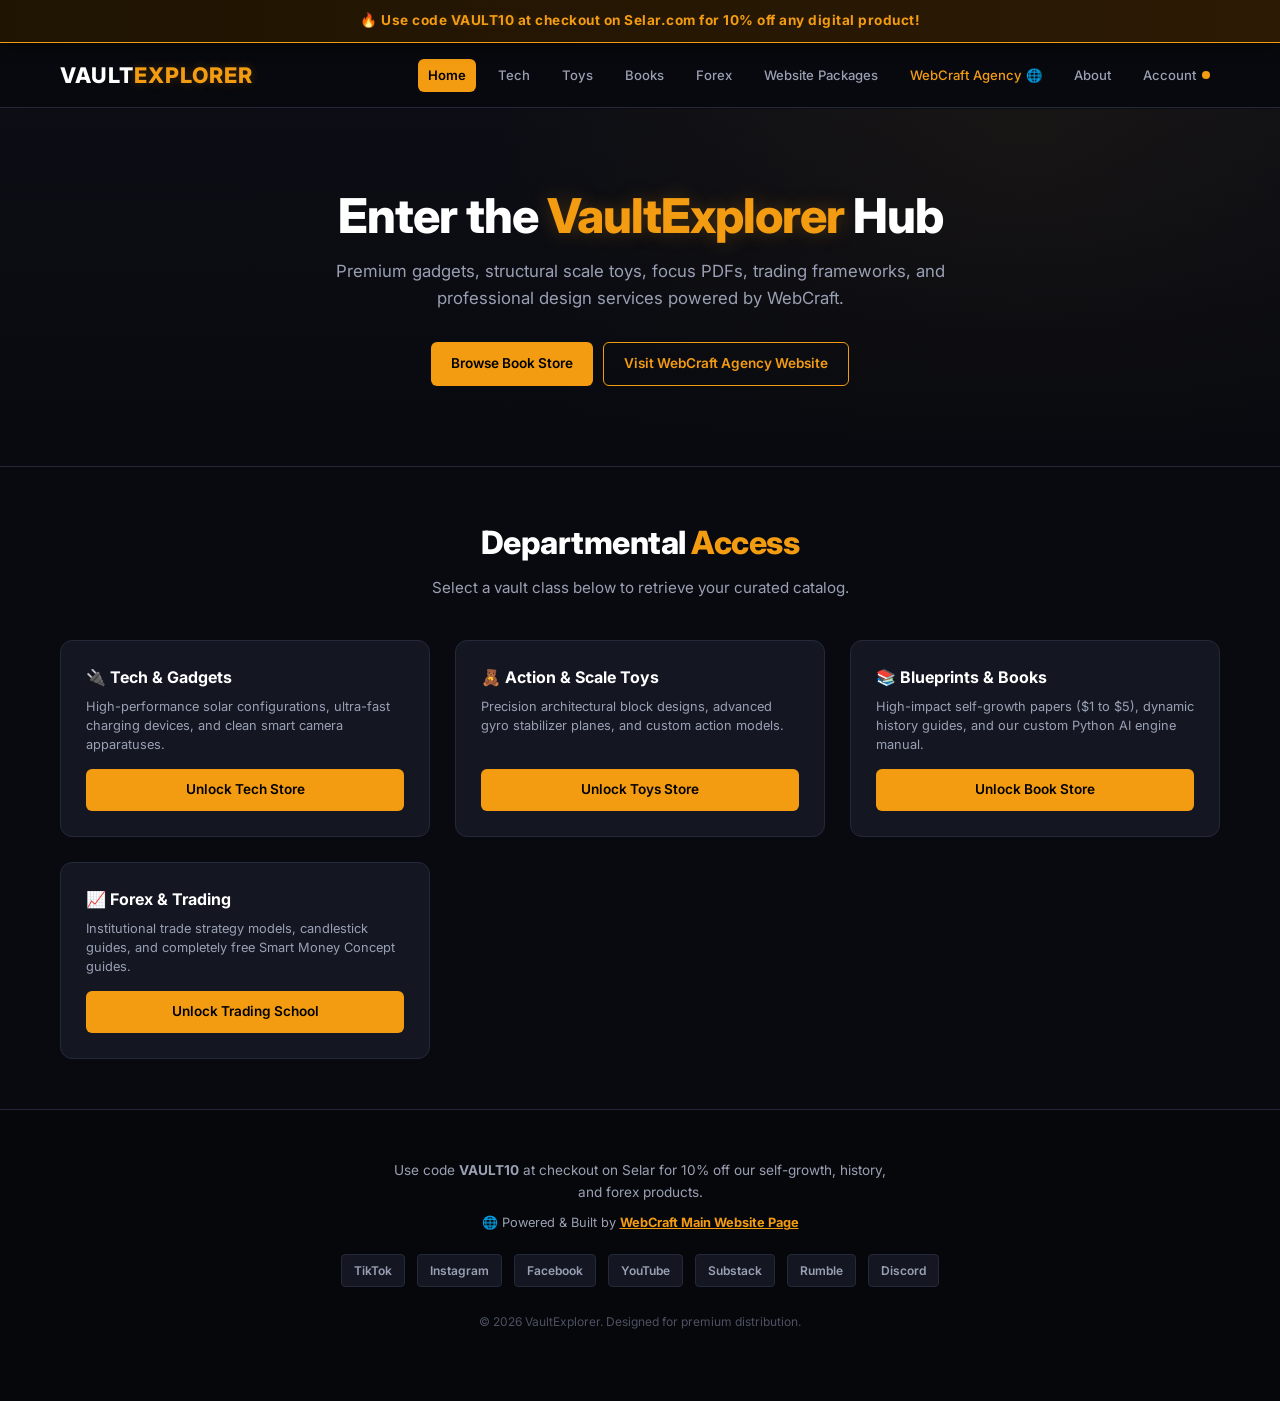
==== index.html @ f830d076 "Add files via upload" ====
<!DOCTYPE html>
<html lang="en">
<head>
    <meta charset="UTF-8">
    <meta name="viewport" content="width=device-width, initial-scale=1.0">
    <title>VaultExplorer Store — Premium Hub</title>
    <link rel="stylesheet" href="style.css">
</head>
<body>

    <!-- ==========================================================================
       2. GLOBAL FIXED SITE ELEMENTS (BANNER, NAVIGATION HEADER)
       ========================================================================== -->
    <div class="sticky-banner">
        🔥 Use code <strong>VAULT10</strong> at checkout on Selar.com for 10% off any digital product!
    </div>

    <header class="main-header">
        <div class="nav-container">
            <a href="#home" class="logo">Vault<span>Explorer</span></a>
            <nav class="nav-links" id="mainNav">
                <a href="#home" class="nav-item active" data-page="home">Home</a>
                <a href="#tech" class="nav-item" data-page="tech">Tech</a>
                <a href="#toys" class="nav-item" data-page="toys">Toys</a>
                <a href="#books" class="nav-item" data-page="books">Books</a>
                <a href="#forex" class="nav-item" data-page="forex">Forex</a>
                <a href="#booking" class="nav-item" data-page="booking">Website Packages</a>
                <a href="https://webcraft0457.github.io/web-craft-.com/" target="_blank" class="nav-item" style="color: var(--accent-gold);">WebCraft Agency 🌐</a>
                <a href="#about" class="nav-item" data-page="about">About</a>
                <a href="#account" class="nav-item" data-page="account">Account <span class="pulse-dot"></span></a>
            </nav>
        </div>
    </header>

    <!-- ==========================================================================
       3. FUSED PAGE VIEWS (DYNAMIC WRAPPERS)
       ========================================================================== -->

    <!-- PAGE VIEW: HOME -->
    <div id="view-home" class="page-view active-view">
        <section class="hero">
            <h1 class="hero-title">Enter the <span>VaultExplorer</span> Hub</h1>
            <p class="hero-subtitle">Premium gadgets, structural scale toys, focus PDFs, trading frameworks, and professional design services powered by WebCraft.</p>
            <div style="display: flex; gap: 10px; justify-content: center; flex-wrap: wrap;">
                <a href="#books" class="btn btn-primary">Browse Book Store</a>
                <a href="https://webcraft0457.github.io/web-craft-.com/" target="_blank" class="btn btn-secondary" style="border-color: var(--accent-gold); color: var(--accent-gold);">Visit WebCraft Agency Website</a>
            </div>
        </section>

        <section class="container">
            <h2 class="section-title">Departmental <span>Access</span></h2>
            <p class="section-subtitle">Select a vault class below to retrieve your curated catalog.</p>
            <div class="grid">
                <div class="card">
                    <div class="card-content" style="padding: 25px;">
                        <h3 class="card-title">🔌 Tech & Gadgets</h3>
                        <p class="card-description">High-performance solar configurations, ultra-fast charging devices, and clean smart camera apparatuses.</p>
                        <a href="#tech" class="btn btn-primary btn-full">Unlock Tech Store</a>
                    </div>
                </div>
                <div class="card">
                    <div class="card-content" style="padding: 25px;">
                        <h3 class="card-title">🧸 Action & Scale Toys</h3>
                        <p class="card-description">Precision architectural block designs, advanced gyro stabilizer planes, and custom action models.</p>
                        <a href="#toys" class="btn btn-primary btn-full">Unlock Toys Store</a>
                    </div>
                </div>
                <div class="card">
                    <div class="card-content" style="padding: 25px;">
                        <h3 class="card-title">📚 Blueprints & Books</h3>
                        <p class="card-description">High-impact self-growth papers ($1 to $5), dynamic history guides, and our custom Python AI engine manual.</p>
                        <a href="#books" class="btn btn-primary btn-full">Unlock Book Store</a>
                    </div>
                </div>
                <div class="card">
                    <div class="card-content" style="padding: 25px;">
                        <h3 class="card-title">📈 Forex & Trading</h3>
                        <p class="card-description">Institutional trade strategy models, candlestick guides, and completely free Smart Money Concept guides.</p>
                        <a href="#forex" class="btn btn-primary btn-full">Unlock Trading School</a>
                    </div>
                </div>
            </div>
        </section>
    </div>

    <!-- PAGE VIEW: TECH STORE -->
    <div id="view-tech" class="page-view">
        <section class="container">
            <h1 class="section-title">Tech & <span>Gadget</span> Vault</h1>
            <p class="section-subtitle">Top technical instrumentation imported from verified suppliers. Select "Check Price" to view direct affiliate pages.</p>
            
            <div class="grid">
                <!-- Item 1 -->
                <div class="card">
                    <div class="card-img-container">
                        <img src="tech-01-solar-panel.jpg" alt="500W Solar Panel" onerror="showFallback(this, 'Solar System')">
                    </div>
                    <div class="card-content">
                        <h3 class="card-title">500W Flexible Solar Panel Power System</h3>
                        <p class="card-description">Highly durable weather-resistant solar assembly. Perfect for remote deployments, marine vehicles, and off-grid configurations.</p>
                        <div class="card-meta">
                            <div class="card-price">Check Price</div>
                            <a href="https://s.click.aliexpress.com/e/_c4LzIX95" target="_blank" class="btn btn-primary">Buy Now</a>
                        </div>
                    </div>
                </div>
                <!-- Item 2 -->
                <div class="card">
                    <div class="card-img-container">
                        <img src="tech-02-galaxy-projector.jpg" alt="Galaxy Projector" onerror="showFallback(this, '3D Projector')">
                    </div>
                    <div class="card-content">
                        <h3 class="card-title">3D Galaxy Star Projector Light</h3>
                        <p class="card-description">Immersive galactic light patterns and stellar coordinates projection engine. Best for ambient studio environments.</p>
                        <div class="card-meta">
                            <div class="card-price">Check Price</div>
                            <a href="https://s.click.aliexpress.com/e/_DdXYZabc" target="_blank" class="btn btn-primary">Buy Now</a>
                        </div>
                    </div>
                </div>
                <!-- Item 3 -->
                <div class="card">
                    <div class="card-img-container">
                        <img src="tech-03-power-bank.jpg" alt="UGREEN Power Bank" onerror="showFallback(this, 'Fast Power Bank')">
                    </div>
                    <div class="card-content">
                        <h3 class="card-title">UGREEN 20000mAh Fast Charging Power Bank (165W)</h3>
                        <p class="card-description">High-capacity rapid power distribution pipeline equipped with modern status indicators for advanced diagnostics.</p>
                        <div class="card-meta">
                            <div class="card-price">Check Price</div>
                            <a href="https://s.click.aliexpress.com/e/_c4ML3kEj" target="_blank" class="btn btn-primary">Buy Now</a>
                        </div>
                    </div>
                </div>
                <!-- Item 4 -->
                <div class="card">
                    <div class="card-img-container">
                        <img src="tech-04-smart-tv.jpg" alt="4K Ultra HD Smart TV" onerror="showFallback(this, 'Smart TV')">
                    </div>
                    <div class="card-content">
                        <h3 class="card-title">4K Ultra HD Smart LED TV (50–100")</h3>
                        <p class="card-description">Stunning thin-bezel panels showcasing high dynamic ranges and smooth refresh speeds for media production spaces.</p>
                        <div class="card-meta">
                            <div class="card-price">Check Price</div>
                            <a href="https://s.click.aliexpress.com/e/_c30DWa47" target="_blank" class="btn btn-primary">Buy Now</a>
                        </div>
                    </div>
                </div>
                <!-- Item 5 -->
                <div class="card">
                    <div class="card-img-container">
                        <img src="tech-05-solar-camera.jpg" alt="Solar Camera" onerror="showFallback(this, 'Security Camera')">
                    </div>
                    <div class="card-content">
                        <h3 class="card-title">Best Solar Camera</h3>
                        <p class="card-description">Wireless surveillance systems driven entirely by local solar modules, featuring real-time motion sensors and alert feeds.</p>
                        <div class="card-meta">
                            <div class="card-price">Check Price</div>
                            <a href="https://s.click.aliexpress.com/e/_c3r3yceT" target="_blank" class="btn btn-primary">Buy Now</a>
                        </div>
                    </div>
                </div>
            </div>
        </section>
    </div>

    <!-- PAGE VIEW: TOYS STORE -->
    <div id="view-toys" class="page-view">
        <section class="container">
            <h1 class="section-title">Toys & <span>Collectibles</span> Vault</h1>
            <p class="section-subtitle">Complex scale constructs, custom character models, and outdoor event apparatuses.</p>

            <div class="grid">
                <!-- Item 1 -->
                <div class="card">
                    <div class="card-img-container">
                        <img src="toys-01-bouncy-castle.jpg" alt="Bouncy Castle" onerror="showFallback(this, 'Bouncy Castle')">
                    </div>
                    <div class="card-content">
                        <h3 class="card-title">Inflatable Bouncy Castle (with Water Slide)</h3>
                        <p class="card-description">High-volume play construct built with rip-resistant weaves and dynamic rapid dual air channel structures.</p>
                        <div class="card-meta">
                            <div class="card-price">Check Price</div>
                            <a href="https://s.click.aliexpress.com/e/_c4WkRKa3" target="_blank" class="btn btn-primary">Buy Now</a>
                        </div>
                    </div>
                </div>
                <!-- Item 2 -->
                <div class="card">
                    <div class="card-img-container">
                        <img src="toys-02-warhammer-figure.jpg" alt="Warhammer Space Wolves" onerror="showFallback(this, 'Warhammer Fig')">
                    </div>
                    <div class="card-content">
                        <h3 class="card-title">JOYTOY Warhammer 40K Space Wolves Praetor Figure</h3>
                        <p class="card-description">Extremely articulated high-density scale combat figures painted with precision armor gradients.</p>
                        <div class="card-meta">
                            <div class="card-price">Check Price</div>
                            <a href="https://s.click.aliexpress.com/e/_c4525Pl5" target="_blank" class="btn btn-primary">Buy Now</a>
                        </div>
                    </div>
                </div>
                <!-- Item 3 -->
                <div class="card">
                    <div class="card-img-container">
                        <img src="toys-03-rc-airplane.jpg" alt="RC Airplane" onerror="showFallback(this, 'RC Airplane')">
                    </div>
                    <div class="card-content">
                        <h3 class="card-title">VOLANTEXRC F4U Corsair RC Airplane</h3>
                        <p class="card-description">Aviation system powered with standard 6-axis gyroscope stabilizers to assist stable flight sequences.</p>
                        <div class="card-meta">
                            <div class="card-price">Check Price</div>
                            <a href="https://s.click.aliexpress.com/e/_c3t0kGDh" target="_blank" class="btn btn-primary">Buy Now</a>
                        </div>
                    </div>
                </div>
                <!-- Item 4 -->
                <div class="card">
                    <div class="card-img-container">
                        <img src="toys-04-mofusand-pendant.jpg" alt="Mofusand Pendant" onerror="showFallback(this, 'Shark Cat Pendant')">
                    </div>
                    <div class="card-content">
                        <h3 class="card-title">Mofusand Shark Cat Surprise Box Pendant</h3>
                        <p class="card-description">Authentic character design collectibles scaled down for micro desktop decoration sets.</p>
                        <div class="card-meta">
                            <div class="card-price">Check Price</div>
                            <a href="https://s.click.aliexpress.com/e/_c3CGINEf" target="_blank" class="btn btn-primary">Buy Now</a>
                        </div>
                    </div>
                </div>
                <!-- Item 5 (Hot Deal) -->
                <div class="card" style="border-color: var(--accent-red);">
                    <span class="badge hot">🔥 HOT DEAL</span>
                    <div class="card-img-container">
                        <img id="rotational-toy-img" src="toys-05-corvette-blocks.jpg" alt="Corvette Frigate Set" onerror="showFallback(this, 'Corvette Block Set')">
                    </div>
                    <div class="card-content">
                        <h3 class="card-title">Nebula Medical Corvette Frigate Building Block Set (2070pcs)</h3>
                        <p class="card-description">Complex architectural design blocks with internal systems modeling. Perfect for intensive master builds.</p>
                        <div style="background-color: rgba(255, 255, 255, 0.02); border-radius: 6px; padding: 10px; margin-bottom: 15px; font-size: 0.75rem; border: 1px dashed var(--border-color);">
                            <span>⭐ <strong>4.7 Stars</strong> (68 user reviews)</span><br>
                            <span>📦 <strong>364 items sold</strong> (Limited active stock)</span>
                        </div>
                        <div class="card-meta">
                            <div class="card-price">US$94.00 <span style="text-decoration: line-through; font-size: 0.75rem; color: var(--accent-red); margin-left: 4px;">US$178.30</span></div>
                            <a href="https://s.click.aliexpress.com/e/_c3oIrqe7" target="_blank" class="btn btn-primary">Get Deal</a>
                        </div>
                    </div>
                </div>
            </div>
        </section>
    </div>

    <!-- PAGE VIEW: BOOK STORE -->
    <div id="view-books" class="page-view">
        <!-- PRIMARY HIGH-IMPACT ATTENTION GRABBER: GET CHEAP BOOKS HERE -->
        <section class="container" style="padding-bottom: 20px;">
            <div class="card" style="border: 2px solid var(--accent-gold); background: linear-gradient(135deg, #1f1402 0%, #141722 100%); box-shadow: 0 0 25px var(--accent-gold-glow);">
                <div style="padding: 30px; text-align: center;">
                    <span class="badge" style="position: relative; top: 0; left: 0; display: inline-block; margin-bottom: 15px;">💥 GLOBAL OUTLET</span>
                    <h2 style="font-size: 1.8rem; font-weight: 800; color: #fff; margin-bottom: 10px;">🔥 GET CHEAP BOOKS HERE 🔥</h2>
                    <p style="color: var(--text-secondary); font-size: 0.95rem; max-width: 700px; margin: 0 auto 20px auto; line-height: 1.6;">
                        This is our main Bookstore Vault directory. Click below to view the entire stock list, load new files, and secure massive bundle distributions instantly!
                    </p>
                    <a href="https://selar.com/m/kaduna-samuel1486948" target="_blank" class="btn btn-primary" style="font-size: 1rem; padding: 14px 28px; box-shadow: 0 0 15px var(--accent-gold-glow);">
                        Enter Entire Cheap Bookstore Hub (Get More Content) 📚
                    </a>
                </div>
            </div>
        </section>

        <!-- Section: Premium Studio Guide -->
        <section class="container" style="padding-bottom: 0; padding-top: 10px;">
            <h1 class="section-title">Featured <span>Masterclass</span></h1>
            <p class="section-subtitle">Unlock advanced automation strategies directly from the VaultExplorer labs.</p>
            <div class="card" style="border-color: var(--accent-gold); max-width: 900px; margin: 0 auto; display: flex; flex-direction: row; flex-wrap: wrap;">
                <div style="flex: 1; min-width: 280px; position: relative;">
                    <span class="badge">PREMIUM</span>
                    <img src="course-01-ai-stickman-studio.jpg" alt="Stickman Masterclass" style="width: 100%; height: 100%; object-fit: cover; min-height: 200px;" onerror="showFallback(this, 'AI Python Studio')">
                </div>
                <div style="flex: 1.2; padding: 30px; display: flex; flex-direction: column; justify-content: center;">
                    <h2 style="font-size: 1.5rem; margin-bottom: 10px;">Build a Fully Automated AI Stickman Movie Studio with Python</h2>
                    <p style="font-size: 0.85rem; color: var(--text-secondary); margin-bottom: 20px;">Orchestrate dynamic video rendering arrays. Code custom background rendering processes, compile animation sets, and generate programmatic narration tracks with simple Python models.</p>
                    <div style="display: flex; justify-content: space-between; align-items: center; border-top: 1px solid var(--border-color); padding-top: 15px;">
                        <div>
                            <span style="font-size: 0.75rem; color: var(--text-secondary); display: block;">INVESTMENT PRICE</span>
                            <strong style="color: var(--accent-gold); font-size: 1.3rem;">₦30,000</strong>
                        </div>
                        <a href="https://selar.com/va725615vz" target="_blank" class="btn btn-primary">Acquire Program</a>
                    </div>
                </div>
            </div>
        </section>

        <!-- Section: Self-Help -->
        <section class="container">
            <h2 class="section-title">Growth & <span>Self-Help</span> PDFs</h2>
            <p class="section-subtitle">Affordable paradigms and functional frameworks. Get any guide instantly for $1 to $5.</p>
            <div class="grid">
                <!-- Book 1 -->
                <div class="card">
                    <div class="card-img-container">
                        <img src="book-01-outwriting-devil.jpg" alt="Outwriting Devil" onerror="showFallback(this, 'Mindset Guide')">
                    </div>
                    <div class="card-content">
                        <h3 class="card-title">Out Writing The Devil (Get for $1 to $5)</h3>
                        <p class="card-description">Extract personal mental obstacles, eliminate distraction loops, and control your energy.</p>
                        <div class="card-meta">
                            <div class="card-price">Selar eBook</div>
                            <a href="https://selar.com/4512s57569" target="_blank" class="btn btn-secondary">Get Copy</a>
                        </div>
                    </div>
                </div>
                <!-- Book 2 -->
                <div class="card">
                    <div class="card-img-container">
                        <img src="book-02-god-watching.jpg" alt="God Is Watching" onerror="showFallback(this, 'Ethical Laws')">
                    </div>
                    <div class="card-content">
                        <h3 class="card-title">God Is Watching (Get for $1 to $5)</h3>
                        <p class="card-description">Philosophical frameworks on personal integrity and managing action architectures under cosmic parameters.</p>
                        <div class="card-meta">
                            <div class="card-price">Selar eBook</div>
                            <a href="https://selar.com/5yu5js8h17" target="_blank" class="btn btn-secondary">Get Copy</a>
                        </div>
                    </div>
                </div>
                <!-- Book 3 -->
                <div class="card">
                    <div class="card-img-container">
                        <img src="book-03-dopamine.jpg" alt="Dopamine Reset" onerror="showFallback(this, 'Dopamine reset')">
                    </div>
                    <div class="card-content">
                        <h3 class="card-title">Dopamine (Get for $1 to $5)</h3>
                        <p class="card-description">Biological reset strategies to eliminate continuous media intake and optimize creative drive.</p>
                        <div class="card-meta">
                            <div class="card-price">Selar eBook</div>
                            <a href="https://selar.com/15t75h52ut" target="_blank" class="btn btn-secondary">Get Copy</a>
                        </div>
                    </div>
                </div>
                <!-- Book 4 -->
                <div class="card">
                    <div class="card-img-container">
                        <img src="book-04-hell-in-you.jpg" alt="Hell In You" onerror="showFallback(this, 'Shadow Work')">
                    </div>
                    <div class="card-content">
                        <h3 class="card-title">Hell In You (Get for $1 to $5)</h3>
                        <p class="card-description">How to target internal destructive properties and redirect them as high-energy output signals.</p>
                        <div class="card-meta">
                            <div class="card-price">Selar eBook</div>
                            <a href="https://selar.com/973x7t47j4" target="_blank" class="btn btn-secondary">Get Copy</a>
                        </div>
                    </div>
                </div>
                <!-- Book 5 -->
                <div class="card">
                    <div class="card-img-container">
                        <img src="book-05-soul-song.jpg" alt="Soul Song" onerror="showFallback(this, 'Frequency Mind')">
                    </div>
                    <div class="card-content">
                        <h3 class="card-title">Soul Song (Get for $1 to $5)</h3>
                        <p class="card-description">Internal synchronization manuals to elevate conscious alignment and productivity channels.</p>
                        <div class="card-meta">
                            <div class="card-price">Selar eBook</div>
                            <a href="https://selar.com/0107s502g2" target="_blank" class="btn btn-secondary">Get Copy</a>
                        </div>
                    </div>
                </div>
                <!-- Book 6 -->
                <div class="card">
                    <div class="card-img-container">
                        <img src="book-06-nobody-cares.jpg" alt="Nobody Cares" onerror="showFallback(this, 'Pure Freedom')">
                    </div>
                    <div class="card-content">
                        <h3 class="card-title">Nobody Cares (And That's Freedom) (Get for $1 to $5)</h3>
                        <p class="card-description">A systematic mindset guide designed to dismantle social anxiety and establish absolute focus.</p>
                        <div class="card-meta">
                            <div class="card-price">Selar eBook</div>
                            <a href="https://selar.com/1w812d0975" target="_blank" class="btn btn-secondary">Get Copy</a>
                        </div>
                    </div>
                </div>
                <!-- Book 7 -->
                <div class="card">
                    <div class="card-img-container">
                        <img src="book-07-christians-right.jpg" alt="Christians Are Right" onerror="showFallback(this, 'Biblical Code')">
                    </div>
                    <div class="card-content">
                        <h3 class="card-title">Christians Are Right (Get for $1 to $5)</h3>
                        <p class="card-description">Strategic, highly analytical breakdown of historical biblical paradigms and moral configurations.</p>
                        <div class="card-meta">
                            <div class="card-price">Selar eBook</div>
                            <a href="https://selar.com/p6wk5gg467" target="_blank" class="btn btn-secondary">Get Copy</a>
                        </div>
                    </div>
                </div>
                <!-- Book 8 -->
                <div class="card">
                    <div class="card-img-container">
                        <img src="book-08-power-one-more.jpg" alt="Power of One More" onerror="showFallback(this, 'Iterative Focus')">
                    </div>
                    <div class="card-content">
                        <h3 class="card-title">Power Of One More (Get for $1 to $5)</h3>
                        <p class="card-description">The power of systematic incremental performance layers inside business and training regimes.</p>
                        <div class="card-meta">
                            <div class="card-price">Selar eBook</div>
                            <a href="https://selar.com/5444k2a451" target="_blank" class="btn btn-secondary">Get Copy</a>
                        </div>
                    </div>
                </div>
                <!-- Book 9 -->
                <div class="card">
                    <div class="card-img-container">
                        <img src="book-09-beginning-end.jpg" alt="Beginning End" onerror="showFallback(this, 'Eschatology')">
                    </div>
                    <div class="card-content">
                        <h3 class="card-title">The Beginning of the End (Get for $1 to $5)</h3>
                        <p class="card-description">Historical phase movements and geopolitical architectural trends indicating major global system shifts.</p>
                        <div class="card-meta">
                            <div class="card-price">Selar eBook</div>
                            <a href="https://selar.com/h15717x121" target="_blank" class="btn btn-secondary">Get Copy</a>
                        </div>
                    </div>
                </div>
                <!-- Book 10 -->
                <div class="card">
                    <div class="card-img-container">
                        <img src="book-10-billionaire-secrets.jpg" alt="Billionaire Secrets" onerror="showFallback(this, 'Market Secrets')">
                    </div>
                    <div class="card-content">
                        <h3 class="card-title">Cheap Billionaire's: Market Secrets & Hacks (Get for $1 to $5)</h3>
                        <p class="card-description">Asymmetrical trade routes, direct bootstrapping systems, and smart micro-level growth models.</p>
                        <div class="card-meta">
                            <div class="card-price">Selar eBook</div>
                            <a href="https://selar.com/z56351u267" target="_blank" class="btn btn-secondary">Get Copy</a>
                        </div>
                    </div>
                </div>
                <!-- Book 11 -->
                <div class="card">
                    <div class="card-img-container">
                        <img src="book-11-mark-of-beast.jpg" alt="Mark of the Beast" onerror="showFallback(this, 'Endtimes Prophecy')">
                    </div>
                    <div class="card-content">
                        <h3 class="card-title">The Mark of the Beast (Get for $1 to $5)</h3>
                        <p class="card-description">Eschatological tracking of financial control setups, global identity networks, and predictions.</p>
                        <div class="card-meta">
                            <div class="card-price">Selar eBook</div>
                            <a href="https://selar.com/39512c7172" target="_blank" class="btn btn-secondary">Get Copy</a>
                        </div>
                    </div>
                </div>
                <!-- Book 12 (Direct Store Banner Link) -->
                <div class="card" style="border-color: var(--accent-gold);">
                    <div class="card-img-container">
                        <img src="book-12-store-banner.jpg" alt="Entire Bookstore Hub" onerror="showFallback(this, 'VaultExplorer Catalog')">
                    </div>
                    <div class="card-content" style="background: linear-gradient(180deg, var(--bg-card) 0%, #1f1402 100%);">
                        <h3 class="card-title" style="color: var(--accent-gold);">👉 Access Entire Bookstore Library</h3>
                        <p class="card-description">Skip individual landing cards and access our primary, fully cataloged Selar distribution profile.</p>
                        <div class="card-meta">
                            <div class="card-price">Complete Library</div>
                            <a href="https://selar.com/m/kaduna-samuel1486948" target="_blank" class="btn btn-primary">Enter Bookstore</a>
                        </div>
                    </div>
                </div>
            </div>
        </section>

        <!-- Section: History -->
        <section class="container" style="border-top: 1px solid var(--border-color);">
            <h2 class="section-title">Channel <span>History</span> Books</h2>
            <p class="section-subtitle">Tactical system expansions, warfare patterns, and deep records of major global regimes. Get any guide for $1 to $5.</p>
            <div class="grid">
                <!-- Hist 1 -->
                <div class="card">
                    <div class="card-img-container">
                        <img src="hist-01-world-war.jpg" alt="World War" onerror="showFallback(this, 'Military History')">
                    </div>
                    <div class="card-content">
                        <h3 class="card-title">World War (History) (Get for $1 to $5)</h3>
                        <p class="card-description">Strategic analysis of industrial battlefields, mechanical deployments, and diplomatic shifts.</p>
                        <div class="card-meta">
                            <div class="card-price">Selar eBook</div>
                            <a href="https://selar.com/319383o8eu" target="_blank" class="btn btn-secondary">Get Copy</a>
                        </div>
                    </div>
                </div>
                <!-- Hist 2 -->
                <div class="card">
                    <div class="card-img-container">
                        <img src="hist-02-mansa-musa.jpg" alt="Mansa Musa" onerror="showFallback(this, 'Gold Empire')">
                    </div>
                    <div class="card-content">
                        <h3 class="card-title">The Rise of Mansa Musa (Get for $1 to $5)</h3>
                        <p class="card-description">How Mali controlled macro commodity channels, managed trans-Saharan trade systems, and concentrated wealth.</p>
                        <div class="card-meta">
                            <div class="card-price">Selar eBook</div>
                            <a href="https://selar.com/45n8qo71bg" target="_blank" class="btn btn-secondary">Get Copy</a>
                        </div>
                    </div>
                </div>
                <!-- Hist 3 -->
                <div class="card">
                    <div class="card-img-container">
                        <img src="hist-03-ancient-china.jpg" alt="Ancient China" onerror="showFallback(this, 'Dynasty Strategies')">
                    </div>
                    <div class="card-content">
                        <h3 class="card-title">Ancient China (Get for $1 to $5)</h3>
                        <p class="card-description">Examining dynasty structures, isolationist defense systems, and the Silk Road trading models.</p>
                        <div class="card-meta">
                            <div class="card-price">Selar eBook</div>
                            <a href="https://selar.com/x65118683g" target="_blank" class="btn btn-secondary">Get Copy</a>
                        </div>
                    </div>
                </div>
                <!-- Hist 4 -->
                <div class="card">
                    <div class="card-img-container">
                        <img src="hist-04-ancient-egypt.jpg" alt="Ancient Egypt" onerror="showFallback(this, 'Kemet Architecture')">
                    </div>
                    <div class="card-content">
                        <h3 class="card-title">Ancient Egypt (Get for $1 to $5)</h3>
                        <p class="card-description">State structural engineering, astronomical alignment practices, and agricultural management of the Nile basin.</p>
                        <div class="card-meta">
                            <div class="card-price">Selar eBook</div>
                            <a href="https://selar.com/z983r47791" target="_blank" class="btn btn-secondary">Get Copy</a>
                        </div>
                    </div>
                </div>
                <!-- Hist 5 -->
                <div class="card">
                    <div class="card-img-container">
                        <img src="hist-05-roman-empire.jpg" alt="Roman Empire" onerror="showFallback(this, 'Rome Logistics')">
                    </div>
                    <div class="card-content">
                        <h3 class="card-title">The Roman Empire (Get for $1 to $5)</h3>
                        <p class="card-description">Logistical execution paths of Roman legions, infrastructure management models, and systemic failures.</p>
                        <div class="card-meta">
                            <div class="card-price">Selar eBook</div>
                            <a href="https://selar.com/n30t6b9q40" target="_blank" class="btn btn-secondary">Get Copy</a>
                        </div>
                    </div>
                </div>
                <!-- Hist 6 -->
                <div class="card">
                    <div class="card-img-container">
                        <img src="hist-06-peoples-history.jpg" alt="People History World" onerror="showFallback(this, 'Class Struggles')">
                    </div>
                    <div class="card-content">
                        <h3 class="card-title">A People's History of the World (Get for $1 to $5)</h3>
                        <p class="card-description">Dynamic, ground-level study of key structural turning points from antiquity to the modern tech era.</p>
                        <div class="card-meta">
                            <div class="card-price">Selar eBook</div>
                            <a href="https://selar.com/12q115111j" target="_blank" class="btn btn-secondary">Get Copy</a>
                        </div>
                    </div>
                </div>
                <!-- Hist 7 -->
                <div class="card">
                    <div class="card-img-container">
                        <img src="hist-07-33-strategies.jpg" alt="33 Strategies of War" onerror="showFallback(this, 'War Philosophy')">
                    </div>
                    <div class="card-content">
                        <h3 class="card-title">33 Strategies of War (Get for $1 to $5)</h3>
                        <p class="card-description">Deconstruction of classical military campaigns into modern corporate and negotiations systems.</p>
                        <div class="card-meta">
                            <div class="card-price">Selar eBook</div>
                            <a href="https://selar.com/0q11728viz" target="_blank" class="btn btn-secondary">Get Copy</a>
                        </div>
                    </div>
                </div>
            </div>
        </section>
    </div>

    <!-- PAGE VIEW: FOREX ACADEMY -->
    <div id="view-forex" class="page-view">
        <section class="container">
            <h1 class="section-title">Forex <span>Academy</span></h1>
            <p class="section-subtitle">Step-by-step trading programs, risk management books, and completely free Smart Money Concept guides.</p>
            <div class="grid">
                <!-- Course 1 -->
                <div class="card">
                    <div class="card-img-container">
                        <img src="forex-01-trading-guide.jpg" alt="Trading Guide" onerror="showFallback(this, 'Trading Guide')">
                    </div>
                    <div class="card-content">
                        <h3 class="card-title">Best Trading Guide (Beginner Must-Follow)</h3>
                        <p class="card-description">A structured starter handbook focusing on execution structures, charts, and key emotional controls.</p>
                        <div class="card-meta">
                            <div class="card-price">Premium Blueprint</div>
                            <a href="https://selar.com/p/17b1f43756?affiliate=rikh" target="_blank" class="btn btn-primary">Aquire Access</a>
                        </div>
                    </div>
                </div>
                <!-- Course 2 -->
                <div class="card">
                    <div class="card-img-container">
                        <img src="forex-02-academy.jpg" alt="Forex School" onerror="showFallback(this, 'Full Trading School')">
                    </div>
                    <div class="card-content">
                        <h3 class="card-title">Forex Academy / Trading School (Full Program)</h3>
                        <p class="card-description">Our primary curriculum. Extensive instruction tracks from standard market structure up to live prop trading setups.</p>
                        <div class="card-meta">
                            <div class="card-price">Full Curicculum</div>
                            <a href="https://selar.com/m/josephdaniel?affiliate=lf5h" target="_blank" class="btn btn-primary">Enroll Now</a>
                        </div>
                    </div>
                </div>
                <!-- Course 3 (FREE) -->
                <div class="card" style="border-color: var(--accent-green);">
                    <span class="badge free">FREE BLUEPRINT</span>
                    <div class="card-img-container">
                        <img src="forex-03-smc-guide.jpg" alt="SMC Guide" onerror="showFallback(this, 'SMC Guidebook')">
                    </div>
                    <div class="card-content">
                        <h3 class="card-title">Smart Money Concept (SMC) Full Guide</h3>
                        <p class="card-description">Learn to map market structural breaks, order blocks, and retail liquidity pools without charge.</p>
                        <div class="card-meta">
                            <div class="card-price" style="color: var(--accent-green);">FREE</div>
                            <a href="https://selar.com/917r99j112" target="_blank" class="btn btn-primary" style="background-color: var(--accent-green);">Download Free</a>
                        </div>
                    </div>
                </div>
                <!-- Course 4 -->
                <div class="card">
                    <div class="card-img-container">
                        <img src="forex-04-candlestick-patterns.jpg" alt="Candlestick Patterns" onerror="showFallback(this, 'Pattern Guide')">
                    </div>
                    <div class="card-content">
                        <h3 class="card-title">Best Candlestick Patterns for Day Traders</h3>
                        <p class="card-description">High-probability price action triggers, pinbar setups, and morning star patterns cataloged for rapid evaluation.</p>
                        <div class="card-meta">
                            <div class="card-price">Tactical Sheet</div>
                            <a href="https://selar.com/9l17ld7727" target="_blank" class="btn btn-primary">Acquire Copy</a>
                        </div>
                    </div>
                </div>
                <!-- Course 5 -->
                <div class="card">
                    <div class="card-img-container">
                        <img src="forex-05-candlestick-bible.jpg" alt="Candlestick Bible" onerror="showFallback(this, 'Trading Bible')">
                    </div>
                    <div class="card-content">
                        <h3 class="card-title">Candlestick Trading Bible (Munehisa Homma)</h3>
                        <p class="card-description">Historical methodology covering traditional Japanese structural tracking patterns and psychological flow systems.</p>
                        <div class="card-meta">
                            <div class="card-price">Classic Study</div>
                            <a href="https://selar.com/7i66byls10" target="_blank" class="btn btn-primary">Acquire Copy</a>
                        </div>
                    </div>
                </div>
                <!-- Course 6 (FREE) -->
                <div class="card" style="border-color: var(--accent-green);">
                    <span class="badge free">FREE BLUEPRINT</span>
                    <div class="card-img-container">
                        <img src="forex-06-strategies-free.jpg" alt="Free Strategies" onerror="showFallback(this, 'Strategic Guide')">
                    </div>
                    <div class="card-content">
                        <h3 class="card-title">Forex Trading Strategies (FREE)</h3>
                        <p class="card-description">Multiple high-probability indicator configurations and clear trading execution templates.</p>
                        <div class="card-meta">
                            <div class="card-price" style="color: var(--accent-green);">FREE</div>
                            <a href="https://selar.com/l178qj88l7" target="_blank" class="btn btn-primary" style="background-color: var(--accent-green);">Download Free</a>
                        </div>
                    </div>
                </div>
                <!-- Course 7 -->
                <div class="card">
                    <div class="card-img-container">
                        <img src="forex-07-smc-pdf.jpg" alt="SMC PDF" onerror="showFallback(this, 'SMC PDF Blueprint')">
                    </div>
                    <div class="card-content">
                        <h3 class="card-title">Smart Money Concept PDF</h3>
                        <p class="card-description">A systematic, textbook-style manual addressing trade entries, market fair value gaps, and structural targets.</p>
                        <div class="card-meta">
                            <div class="card-price">SMC Manual</div>
                            <a href="https://selar.com/13rgv671k1" target="_blank" class="btn btn-primary">Acquire Copy</a>
                        </div>
                    </div>
                </div>
            </div>
        </section>
    </div>

    <!-- PAGE VIEW: WEBSITE BOOKING PAGE -->
    <div id="view-booking" class="page-view">
        <section class="container" style="max-width: 650px;">
            <h1 class="section-title" style="text-align: left;">Order a <span>Website</span></h1>
            <p class="section-subtitle" style="text-align: left; margin-left: 0; margin-bottom: 20px;">
                Mention code <strong>VAULT10</strong> for a 10% discount on your agency website development order.
            </p>
            
            <p style="font-size: 0.85rem; color: var(--accent-gold); margin-bottom: 30px; line-height: 1.5; border-left: 3px solid var(--accent-gold); padding-left: 15px;">
                💡 <strong>WebCraft Agency</strong> is our parent development system. You can verify our previous setups, design structures, and complete team listings directly on <a href="https://webcraft0457.github.io/web-craft-.com/" target="_blank" style="text-decoration: underline; font-weight: bold;">WebCraft Main Page 🌐</a>.
            </p>

            <div class="card" style="padding: 30px;" id="booking-container">
                <!-- Active Interactive Booking Form -->
                <form id="bookingForm" onsubmit="handleBooking(event)">
                    
                    <div class="form-section-title">1. Client Contact Records</div>
                    <div class="form-group">
                        <label for="clientName">Full Name</label>
                        <input type="text" id="clientName" class="form-control" placeholder="John Doe" required>
                    </div>
                    <div class="form-group">
                        <label for="clientEmail">Email Address</label>
                        <input type="email" id="clientEmail" class="form-control" placeholder="john@example.com" required>
                    </div>
                    <div class="form-group">
                        <label for="clientPhone">WhatsApp / Phone Number</label>
                        <input type="tel" id="clientPhone" class="form-control" placeholder="+234 906 875 9598" required>
                    </div>

                    <div class="form-section-title">2. Company Profiles</div>
                    <div class="form-group">
                        <label for="brandName">Brand or Company Name</label>
                        <input type="text" id="brandName" class="form-control" placeholder="Vault Capital Ltd" required>
                    </div>
                    <div class="form-group">
                        <label for="packageSelect">Select Website Architecture</label>
                        <select id="packageSelect" class="form-control" required>
                            <option value="Landing Page — ₦15,000">Landing Page Tier — ₦15,000</option>
                            <option value="Business Website — ₦80,000">Business Website Tier — ₦80,000</option>
                            <option value="Growth Package — ₦150,000">Growth Suite — ₦150,000</option>
                            <option value="Premium Suite — ₦250,000">Premium Architecture — ₦250,000</option>
                        </select>
                    </div>

                    <div class="form-section-title">3. Structural Specifications</div>
                    <div class="form-group">
                        <label for="projectTimeline">Estimated Timeline</label>
                        <select id="projectTimeline" class="form-control" required>
                            <option value="Urgent (Less than 1 week)">Urgent (Less than 1 week)</option>
                            <option value="Standard (2 to 3 weeks)">Standard (2 to 3 weeks)</option>
                            <option value="Flexible (1 month or more)">Flexible (1 month or more)</option>
                        </select>
                    </div>
                    <div class="form-group">
                        <label for="competitorSite">Reference / Inspiration Websites</label>
                        <input type="url" id="competitorSite" class="form-control" placeholder="https://reference-site.com">
                    </div>
                    <div class="form-group">
                        <label for="clientBrief">System Objectives & Brief</label>
                        <textarea id="clientBrief" class="form-control" rows="4" placeholder="Briefly write what your business does and any design elements you want..." required></textarea>
                    </div>

                    <button type="submit" class="btn btn-primary btn-full" style="padding: 12px; margin-top: 10px;">Compile & Send Brief</button>
                </form>

                <!-- Dynamic Success and Routing Window -->
                <div id="bookingSuccess" style="display: none; text-align: center; padding: 20px 10px;">
                    <div style="font-size: 3rem; margin-bottom: 15px;">📡</div>
                    <h2 style="font-size: 1.4rem; margin-bottom: 10px; color: var(--accent-gold);">Brief Successfully Compiled!</h2>
                    <p style="font-size: 0.85rem; color: var(--text-secondary); margin-bottom: 25px; line-height: 1.6; text-align: left;">
                        The local engine has packaged your parameters. To send this briefing file directly to WebCraft's operations unit, choose your preferred communication pathway below:
                    </p>
                    <div style="display: flex; flex-direction: column; gap: 10px;">
                        <button onclick="dispatchToChannel('whatsapp')" class="btn btn-primary" style="background-color: var(--accent-green); color: #000;">Send Brief via WhatsApp</button>
                        <button onclick="dispatchToChannel('telegram')" class="btn btn-primary">Send Brief via Telegram</button>
                        <button onclick="restartBooking()" class="btn btn-secondary">Edit System Parameters</button>
                    </div>
                </div>
            </div>
        </section>
    </div>

    <!-- PAGE VIEW: ABOUT / FOLLOW US -->
    <div id="view-about" class="page-view">
        <section class="container" style="max-width: 700px; text-align: center;">
            <h1 class="section-title">About <span>VaultExplorer</span></h1>
            <p class="section-subtitle">We research historical structures, analyze systematic geopolitical movements, and test performance gadgets.</p>
            
            <div class="card" style="padding: 30px; text-align: left; margin-bottom: 40px; line-height: 1.7;">
                <h3 style="font-size: 1.15rem; margin-bottom: 12px; color: var(--accent-gold);">Our Purpose</h3>
                <p style="font-size: 0.85rem; color: var(--text-secondary); margin-bottom: 15px;">
                    VaultExplorer is built for thinkers, developers, and builders who track historical strategies, target systemic focus models, and analyze markets. 
                </p>
                <p style="font-size: 0.85rem; color: var(--text-secondary); margin-bottom: 15px;">
                    This web store centralizes products sourced from technical channels, offering direct distribution pipelines for educational, growth, development, and modeling materials.
                </p>
                <p style="font-size: 0.85rem; color: var(--text-secondary); border-top: 1px solid var(--border-color); padding-top: 15px;">
                    🌐 Parent Design Agency: <a href="https://webcraft0457.github.io/web-craft-.com/" target="_blank" style="color: var(--accent-gold); font-weight: bold; text-decoration: underline;">WebCraft Main Website Page</a>
                </p>
            </div>

            <h2 style="font-size: 1.4rem; font-weight: 700; margin-bottom: 15px;">Follow Our Broadcasters</h2>
            <p style="font-size: 0.85rem; color: var(--text-secondary); margin-bottom: 25px;">Stay connected across all verified networks:</p>

            <div style="display: flex; gap: 12px; flex-wrap: wrap; justify-content: center;">
                <a href="https://www.tiktok.com/@vault.explorer" target="_blank" class="btn btn-secondary" style="font-size: 0.8rem;">TikTok</a>
                <a href="https://www.instagram.com/vaultexplorer347" target="_blank" class="btn btn-secondary" style="font-size: 0.8rem;">Instagram</a>
                <a href="https://www.facebook.com/share/19BB8sCaHM/" target="_blank" class="btn btn-secondary" style="font-size: 0.8rem;">Facebook</a>
                <a href="https://youtube.com/@vaultexplorer-c8d" target="_blank" class="btn btn-secondary" style="font-size: 0.8rem;">YouTube</a>
                <a href="https://substack.com/@vaultexplorer/subscribe" target="_blank" class="btn btn-secondary" style="font-size: 0.8rem;">Substack</a>
                <a href="https://rumble.com/user/vaultexplorer" target="_blank" class="btn btn-secondary" style="font-size: 0.8rem;">Rumble</a>
                <a href="https://discord.gg/NCApkRrbge" target="_blank" class="btn btn-secondary" style="font-size: 0.8rem;">Discord</a>
                <a href="https://selar.com/showlove/channel" target="_blank" class="btn btn-primary" style="font-size: 0.8rem;">More Books Hub</a>
            </div>
        </section>
    </div>

    <!-- PAGE VIEW: ACCOUNT (NEWSLETTER ACTIVATION WITH PULSE BUTTON) -->
    <div id="view-account" class="page-view">
        <section class="container" style="max-width: 500px; text-align: center;">
            <h1 class="section-title">
                Account <span>Portal</span> 
                <span class="pulse-dot" style="width: 12px; height: 12px; margin-left: 10px;"></span>
            </h1>
            <p class="section-subtitle">Activate email-guided dispatch feeds to receive tracking codes, secret discount coupons, and new book announcements.</p>
            
            <div class="card" style="padding: 30px; text-align: left; border: 1px solid var(--accent-gold);" id="account-container">
                <h2 style="font-size: 1.1rem; text-align: center; margin-bottom: 20px; color: var(--accent-gold); letter-spacing: 0.5px;">
                    Make Your Account Now
                </h2>
                
                <form id="newsletterForm" onsubmit="handleAccountActivation(event)">
                    <div class="form-group">
                        <label for="subscriberName">Name</label>
                        <input type="text" id="subscriberName" class="form-control" placeholder="Jane Doe" required>
                    </div>
                    <div class="form-group">
                        <label for="subscriberEmail">Email Address</label>
                        <input type="email" id="subscriberEmail" class="form-control" placeholder="jane@example.com" required>
                    </div>
                    <div class="form-group" style="display: flex; align-items: flex-start; gap: 8px; margin-top: 5px;">
                        <input type="checkbox" id="termsCheck" required style="margin-top: 4px; cursor: pointer;">
                        <label for="termsCheck" style="font-size: 0.75rem; color: var(--text-secondary); cursor: pointer;">
                            I consent to receiving direct dispatch bulletins and digital discount coupon logs.
                        </label>
                    </div>
                    <button type="submit" class="btn btn-primary btn-full" style="padding: 12px; margin-top: 10px; display: flex; align-items: center; justify-content: center; gap: 8px;">
                        Activate Subscriber Code <span class="pulse-dot" style="background-color: #000; box-shadow: 0 0 0 0 rgba(0,0,0,0.5);"></span>
                    </button>
                </form>

                <!-- Hidden Success Element -->
                <div id="accountSuccess" style="display: none; text-align: center; padding: 20px 10px;">
                    <div style="font-size: 3rem; margin-bottom: 15px;">✨</div>
                    <h2 style="font-size: 1.4rem; margin-bottom: 10px; color: var(--accent-gold);">Vault Activated!</h2>
                    <p style="font-size: 0.85rem; color: var(--text-secondary); line-height: 1.6; margin-bottom: 15px; text-align: left;">
                        Congratulations. Your parameters are registered. To complete confirmation and instantly receive a custom 10% coupon pack directly from our core team, verify your connection using WhatsApp or Telegram:
                    </p>
                    <div style="display: flex; flex-direction: column; gap: 10px;">
                        <button onclick="dispatchSubscriber('whatsapp')" class="btn btn-primary" style="background-color: var(--accent-green); color: #000;">Verify via WhatsApp</button>
                        <button onclick="dispatchSubscriber('telegram')" class="btn btn-primary">Verify via Telegram</button>
                        <button onclick="resetAccountForm()" class="btn btn-secondary">Reset System Form</button>
                    </div>
                </div>
            </div>
        </section>
    </div>

    <!-- ==========================================================================
       4. GLOBAL FOOTER COMPONENT
       ========================================================================== -->
    <footer class="main-footer">
        <p>Use code <strong>VAULT10</strong> at checkout on Selar for 10% off our self-growth, history, and forex products.</p>
        <p style="font-size: 0.8rem; margin-top: -10px;">
            🌐 Powered & Built by <a href="https://webcraft0457.github.io/web-craft-.com/" target="_blank" style="color: var(--accent-gold); text-decoration: underline; font-weight: bold;">WebCraft Main Website Page</a>
        </p>
        <div class="footer-socials">
            <a href="https://www.tiktok.com/@vault.explorer" target="_blank" class="social-icon">TikTok</a>
            <a href="https://www.instagram.com/vaultexplorer347" target="_blank" class="social-icon">Instagram</a>
            <a href="https://www.facebook.com/share/19BB8sCaHM/" target="_blank" class="social-icon">Facebook</a>
            <a href="https://youtube.com/@vaultexplorer-c8d" target="_blank" class="social-icon">YouTube</a>
            <a href="https://substack.com/@vaultexplorer/subscribe" target="_blank" class="social-icon">Substack</a>
            <a href="https://rumble.com/user/vaultexplorer" target="_blank" class="social-icon">Rumble</a>
            <a href="https://discord.gg/NCApkRrbge" target="_blank" class="social-icon">Discord</a>
        </div>
        <p class="copyright">&copy; 2026 VaultExplorer. Designed for premium distribution.</p>
    </footer>

    <!-- ==========================================================================
       5. JAVASCRIPT APP ROUTING ENGINE & LOGIC
       ========================================================================== -->
    <script src="script.js"></script>
</body>
</html>
---- style.css ----
/* ==========================================================================
           1. MASTER VARIABLE DEFINITIONS & CSS GRID SYSTEM
           ========================================================================== */
        @import url('https://fonts.googleapis.com/css2?family=Inter:wght@300;400;500;600;700;800&display=swap');

        :root {
            --bg-dark: #090a0f;
            --bg-card: #141722;
            --bg-card-hover: #1b2030;
            --accent-gold: #f39c12;
            --accent-gold-glow: rgba(243, 156, 18, 0.25);
            --accent-green: #2ecc71;
            --accent-red: #e74c3c;
            --text-primary: #ffffff;
            --text-secondary: #9aa0b4;
            --border-color: #24293a;
            --max-width: 1200px;
            --transition: all 0.25s cubic-bezier(0.25, 0.8, 0.25, 1);
        }

        * {
            box-sizing: border-box;
            margin: 0;
            padding: 0;
        }

        body {
            background-color: var(--bg-dark);
            color: var(--text-primary);
            font-family: 'Inter', system-ui, -apple-system, sans-serif;
            line-height: 1.6;
            overflow-x: hidden;
        }

        a {
            color: inherit;
            text-decoration: none;
        }

        /* Sticky Global Top Discount Banner */
        .sticky-banner {
            background: linear-gradient(90deg, #1f1402, #2c1a04);
            border-bottom: 1px solid var(--accent-gold);
            color: var(--accent-gold);
            text-align: center;
            padding: 10px 15px;
            font-size: 0.85rem;
            font-weight: 700;
            position: sticky;
            top: 0;
            z-index: 1000;
            letter-spacing: 0.5px;
            box-shadow: 0 4px 15px rgba(0,0,0,0.4);
        }

        .sticky-banner strong {
            text-shadow: 0 0 8px var(--accent-gold-glow);
        }

        /* Glassmorphic Navigation Header */
        .main-header {
            background: rgba(9, 10, 15, 0.95);
            backdrop-filter: blur(12px);
            border-bottom: 1px solid var(--border-color);
            position: sticky;
            top: 38px; /* Offset to sit directly below sticky banner */
            z-index: 999;
        }

        .nav-container {
            max-width: var(--max-width);
            margin: 0 auto;
            display: flex;
            justify-content: space-between;
            align-items: center;
            padding: 15px 20px;
        }

        .logo {
            font-size: 1.35rem;
            font-weight: 800;
            letter-spacing: 1px;
            text-transform: uppercase;
        }

        .logo span {
            color: var(--accent-gold);
            text-shadow: 0 0 10px var(--accent-gold-glow);
        }

        .nav-links {
            display: flex;
            align-items: center;
            gap: 12px;
        }

        .nav-links a {
            font-size: 0.82rem;
            font-weight: 500;
            color: var(--text-secondary);
            padding: 6px 10px;
            border-radius: 6px;
            transition: var(--transition);
            display: inline-flex;
            align-items: center;
        }

        .nav-links a:hover {
            color: var(--text-primary);
            background-color: rgba(255, 255, 255, 0.04);
        }

        .nav-links a.active {
            color: #000000;
            background-color: var(--accent-gold);
            font-weight: 600;
        }

        /* Pulsing Account Dot Indicator */
        .pulse-dot {
            display: inline-block;
            width: 8px;
            height: 8px;
            background-color: var(--accent-gold);
            border-radius: 50%;
            margin-left: 6px;
            box-shadow: 0 0 0 0 rgba(243, 156, 18, 0.7);
            animation: pulse-dot-anim 1.5s infinite;
        }

        @keyframes pulse-dot-anim {
            0% {
                transform: scale(0.95);
                box-shadow: 0 0 0 0 rgba(243, 156, 18, 0.7);
            }
            70% {
                transform: scale(1);
                box-shadow: 0 0 0 6px rgba(243, 156, 18, 0);
            }
            100% {
                transform: scale(0.95);
                box-shadow: 0 0 0 0 rgba(243, 156, 18, 0);
            }
        }

        /* Page Routing / Dynamic Container Switches */
        .page-view {
            display: none; /* Managed by routing engine */
            animation: fadeIn 0.4s ease-out;
        }

        .page-view.active-view {
            display: block;
        }

        @keyframes fadeIn {
            from { opacity: 0; transform: translateY(8px); }
            to { opacity: 1; transform: translateY(0); }
        }

        /* Master Grid Layout Engine */
        .container {
            max-width: var(--max-width);
            margin: 0 auto;
            padding: 50px 20px;
        }

        .section-title {
            font-size: 2rem;
            font-weight: 800;
            text-align: center;
            margin-bottom: 8px;
            letter-spacing: -0.5px;
        }

        .section-title span {
            color: var(--accent-gold);
        }

        .section-subtitle {
            color: var(--text-secondary);
            text-align: center;
            max-width: 600px;
            margin: 0 auto 40px auto;
            font-size: 0.95rem;
        }

        /* Responsive Product Grid */
        .grid {
            display: grid;
            grid-template-columns: repeat(auto-fill, minmax(280px, 1fr));
            gap: 25px;
        }

        /* High-Converting Card Styles */
        .card {
            background-color: var(--bg-card);
            border: 1px solid var(--border-color);
            border-radius: 12px;
            overflow: hidden;
            transition: var(--transition);
            display: flex;
            flex-direction: column;
            position: relative;
        }

        .card:hover {
            transform: translateY(-4px);
            border-color: var(--accent-gold);
            box-shadow: 0 12px 24px rgba(0, 0, 0, 0.5);
        }

        .card-img-container {
            width: 100%;
            padding-top: 100%; /* 1:1 Aspect Ratio */
            position: relative;
            background: linear-gradient(135deg, #11131a 0%, #0d0f16 100%);
        }

        .card-img-container img {
            position: absolute;
            top: 0;
            left: 0;
            width: 100%;
            height: 100%;
            object-fit: cover;
            transition: var(--transition);
        }

        .card:hover .card-img-container img {
            transform: scale(1.03);
        }

        .card-content {
            padding: 18px;
            display: flex;
            flex-direction: column;
            flex-grow: 1;
        }

        .card-title {
            font-size: 1rem;
            font-weight: 700;
            margin-bottom: 8px;
            color: var(--text-primary);
            line-height: 1.4;
        }

        .card-description {
            font-size: 0.8rem;
            color: var(--text-secondary);
            margin-bottom: 15px;
            flex-grow: 1;
            line-height: 1.5;
        }

        .card-meta {
            display: flex;
            justify-content: space-between;
            align-items: center;
            margin-top: auto;
            padding-top: 15px;
            border-top: 1px solid var(--border-color);
        }

        .card-price {
            font-weight: 700;
            color: var(--text-primary);
            font-size: 1rem;
        }

        .card-price span {
            color: var(--accent-gold);
        }

        /* Badges Engine */
        .badge {
            position: absolute;
            top: 12px;
            left: 12px;
            background-color: var(--accent-gold);
            color: #000;
            padding: 4px 8px;
            border-radius: 4px;
            font-size: 0.7rem;
            font-weight: 800;
            letter-spacing: 0.5px;
            z-index: 10;
        }

        .badge.free {
            background-color: var(--accent-green);
            color: #000;
        }

        .badge.hot {
            background-color: var(--accent-red);
            color: #fff;
        }

        /* Unified Button Architecture */
        .btn {
            display: inline-flex;
            justify-content: center;
            align-items: center;
            padding: 10px 20px;
            border-radius: 6px;
            font-weight: 600;
            font-size: 0.85rem;
            cursor: pointer;
            transition: var(--transition);
            border: none;
            text-align: center;
        }

        .btn-primary {
            background-color: var(--accent-gold);
            color: #000000;
        }

        .btn-primary:hover {
            background-color: #e28e0b;
            box-shadow: 0 0 10px var(--accent-gold-glow);
        }

        .btn-secondary {
            background-color: transparent;
            border: 1px solid var(--border-color);
            color: var(--text-primary);
        }

        .btn-secondary:hover {
            background-color: rgba(255, 255, 255, 0.05);
            border-color: var(--text-secondary);
        }

        .btn-full {
            width: 100%;
        }

        /* Hero Landing Module */
        .hero {
            background: linear-gradient(180deg, rgba(20, 23, 34, 0.3) 0%, rgba(9, 10, 15, 1) 100%), 
                        radial-gradient(circle at 80% 20%, rgba(243, 156, 18, 0.08) 0%, transparent 50%);
            text-align: center;
            padding: 80px 20px;
            border-bottom: 1px solid var(--border-color);
        }

        .hero-title {
            font-size: 3rem;
            font-weight: 800;
            letter-spacing: -1px;
            margin-bottom: 15px;
            line-height: 1.15;
        }

        .hero-title span {
            color: var(--accent-gold);
            text-shadow: 0 0 20px var(--accent-gold-glow);
        }

        .hero-subtitle {
            font-size: 1.05rem;
            color: var(--text-secondary);
            max-width: 650px;
            margin: 0 auto 30px auto;
        }

        /* Unified Form Controls & Form Sections */
        .form-section-title {
            font-size: 1rem;
            font-weight: 700;
            color: var(--accent-gold);
            margin: 20px 0 10px 0;
            padding-bottom: 6px;
            border-bottom: 1px dashed var(--border-color);
            text-transform: uppercase;
            letter-spacing: 0.5px;
        }

        .form-group {
            margin-bottom: 18px;
            text-align: left;
        }

        .form-group label {
            display: block;
            font-size: 0.85rem;
            font-weight: 600;
            margin-bottom: 6px;
            color: var(--text-primary);
        }

        .form-control {
            width: 100%;
            background-color: #0d0f16;
            border: 1px solid var(--border-color);
            border-radius: 6px;
            padding: 10px 14px;
            color: var(--text-primary);
            font-family: inherit;
            font-size: 0.9rem;
            transition: var(--transition);
        }

        .form-control:focus {
            outline: none;
            border-color: var(--accent-gold);
            box-shadow: 0 0 8px var(--accent-gold-glow);
        }

        /* Footer Element */
        .main-footer {
            background-color: #06070a;
            border-top: 1px solid var(--border-color);
            padding: 50px 20px;
            text-align: center;
        }

        .main-footer p {
            color: var(--text-secondary);
            font-size: 0.85rem;
            margin-bottom: 20px;
            max-width: 500px;
            margin-left: auto;
            margin-right: auto;
        }

        .footer-socials {
            display: flex;
            justify-content: center;
            gap: 12px;
            margin-bottom: 25px;
            flex-wrap: wrap;
        }

        .social-icon {
            display: inline-flex;
            align-items: center;
            justify-content: center;
            padding: 6px 12px;
            border-radius: 4px;
            background-color: var(--bg-card);
            border: 1px solid var(--border-color);
            font-size: 0.75rem;
            font-weight: 600;
            color: var(--text-secondary);
            transition: var(--transition);
        }

        .social-icon:hover {
            border-color: var(--accent-gold);
            color: var(--text-primary);
            transform: translateY(-2px);
        }

        .copyright {
            font-size: 0.75rem !important;
            color: #4b5162 !important;
        }

        /* Mobile Viewport Adaptability */
        @media (max-width: 768px) {
            .sticky-banner {
                font-size: 0.75rem;
            }
            .nav-container {
                flex-direction: column;
                gap: 12px;
                padding: 12px;
            }
            .nav-links {
                flex-wrap: wrap;
                justify-content: center;
                gap: 6px;
            }
            .nav-links a {
                font-size: 0.75rem;
                padding: 4px 8px;
            }
            .hero-title {
                font-size: 2.2rem;
            }
        }
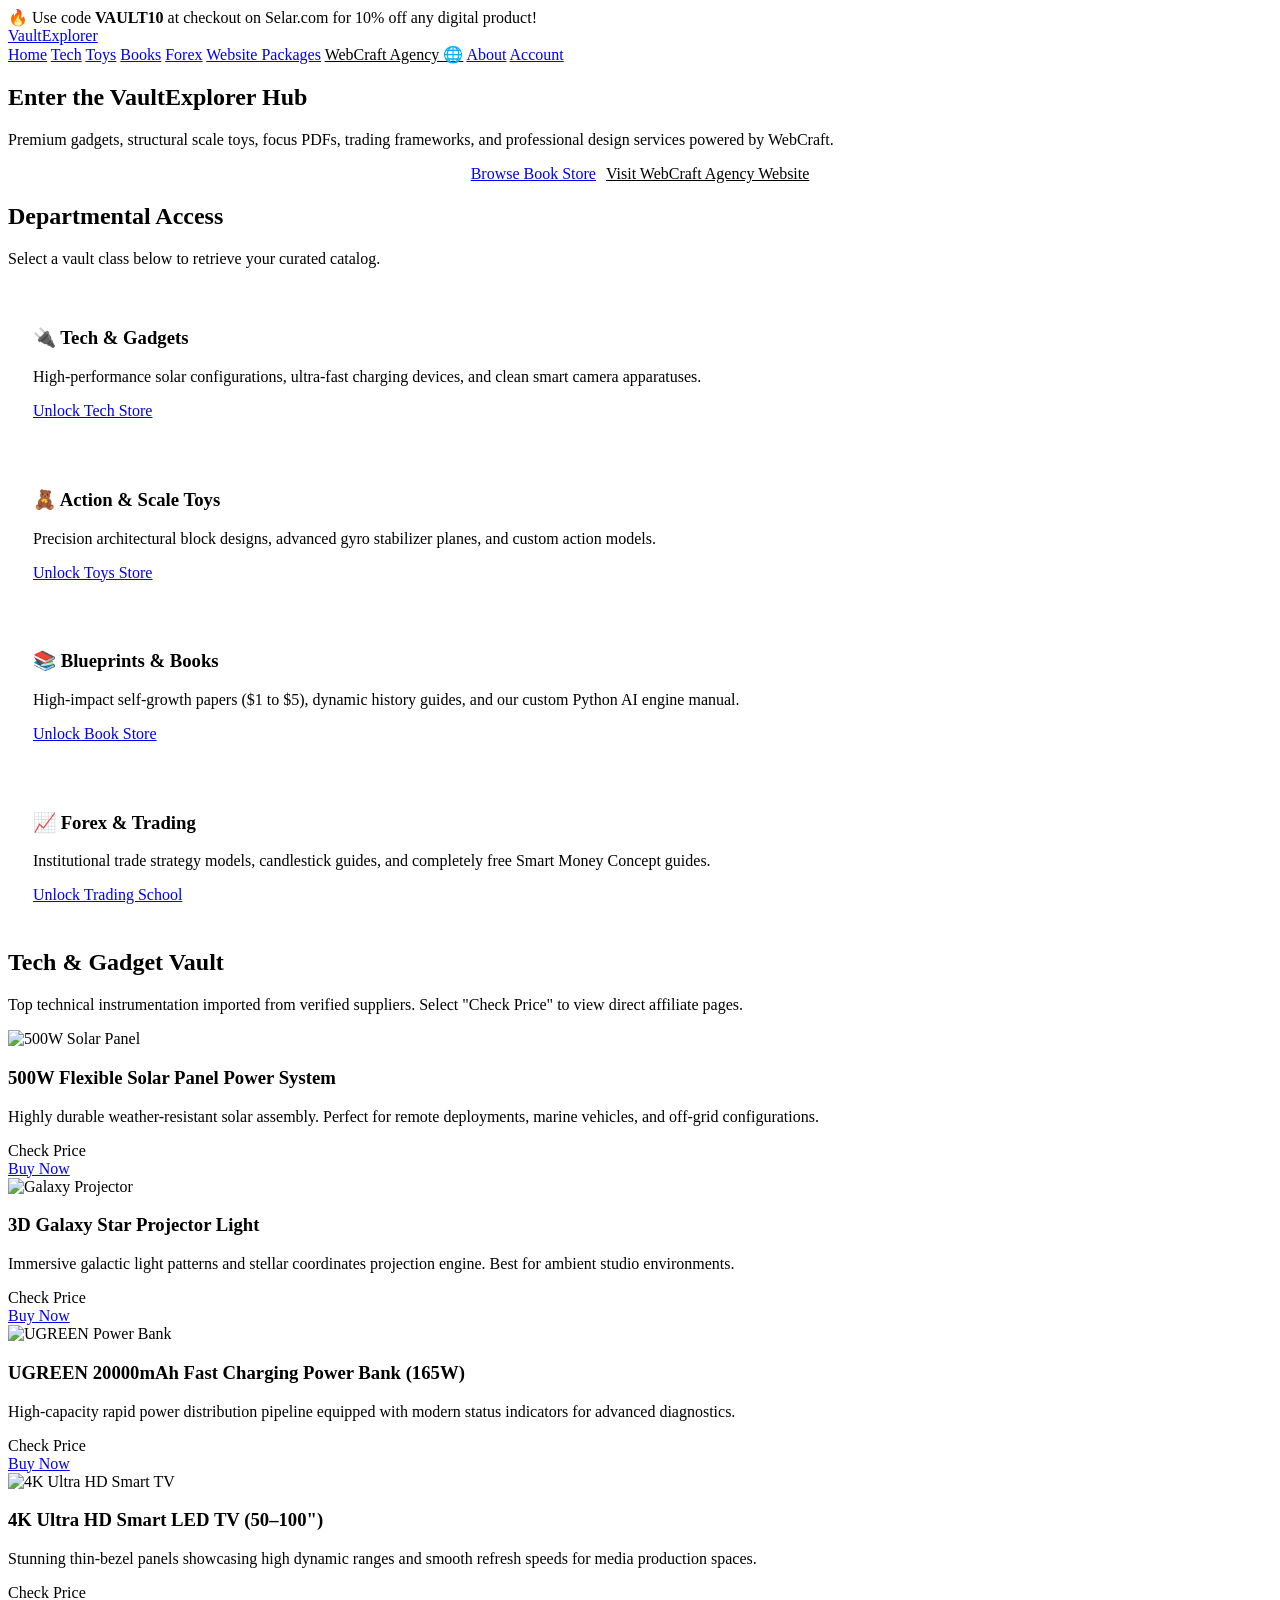
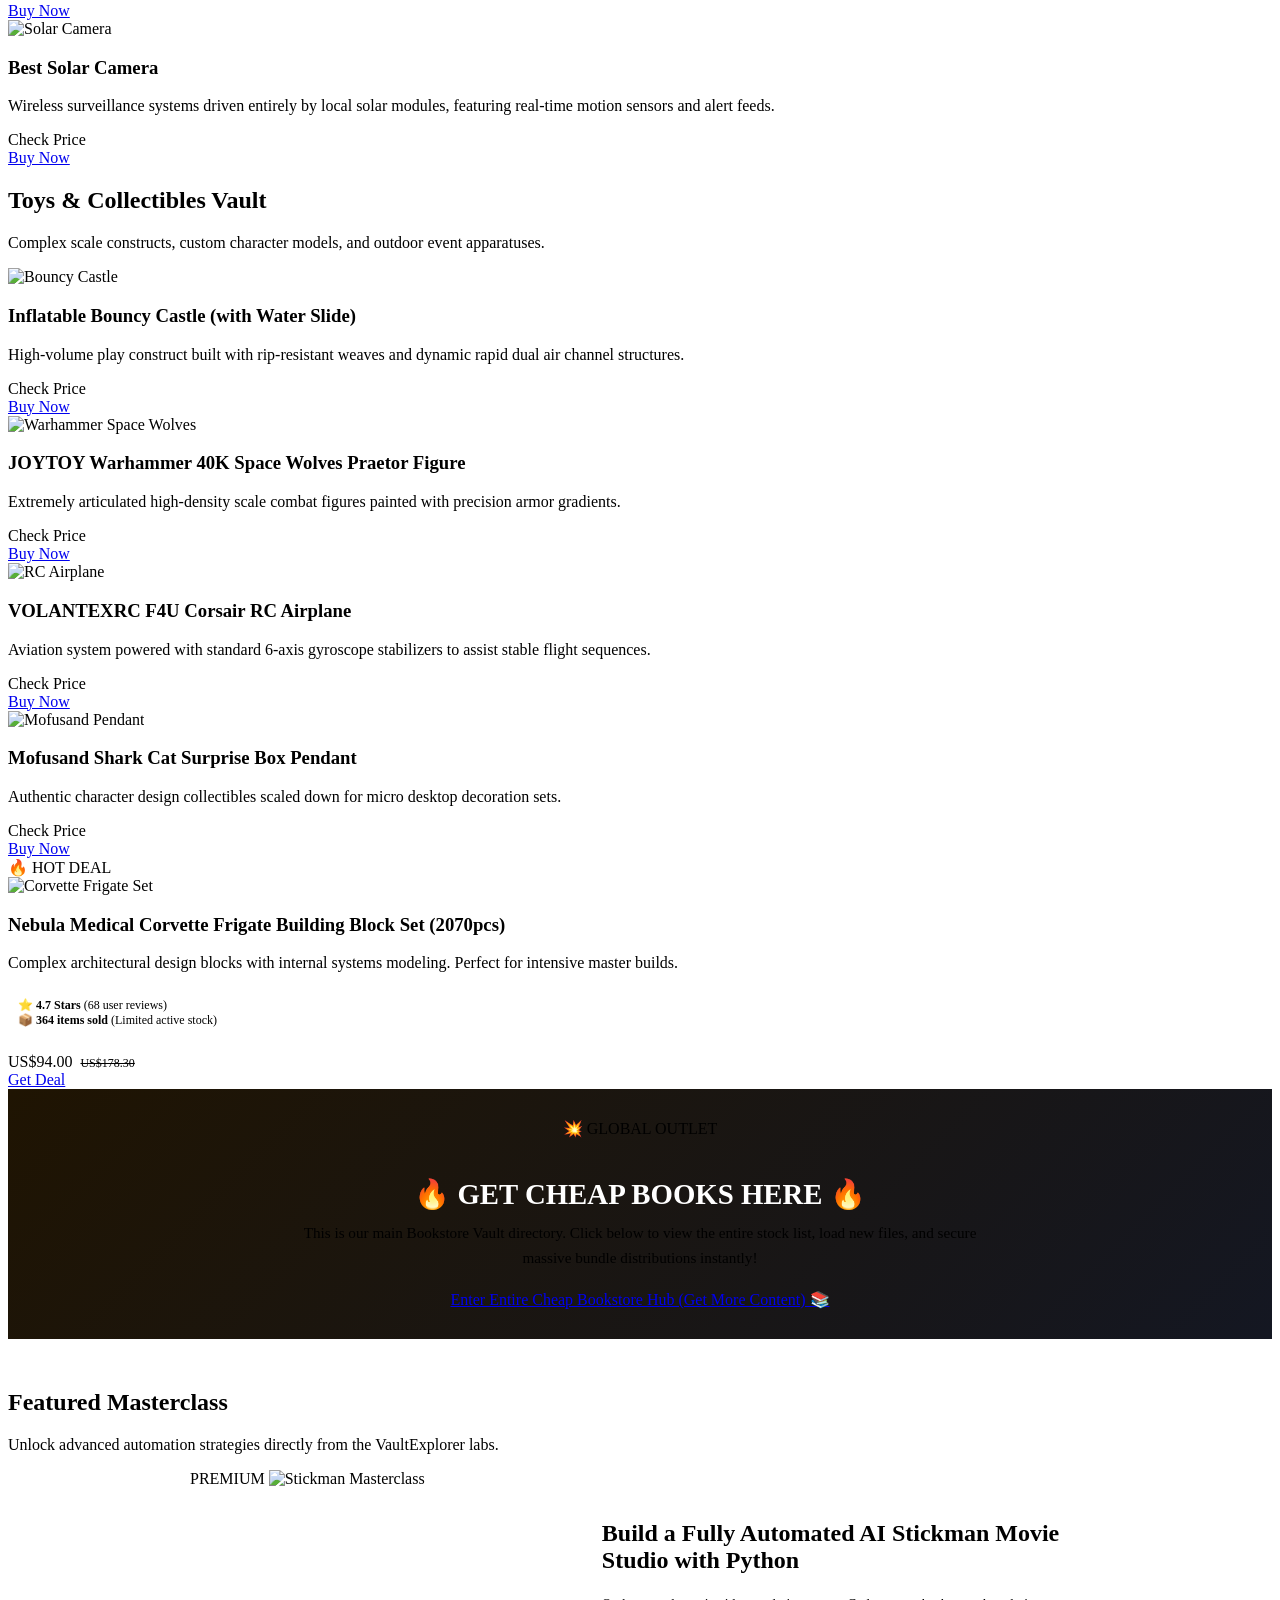
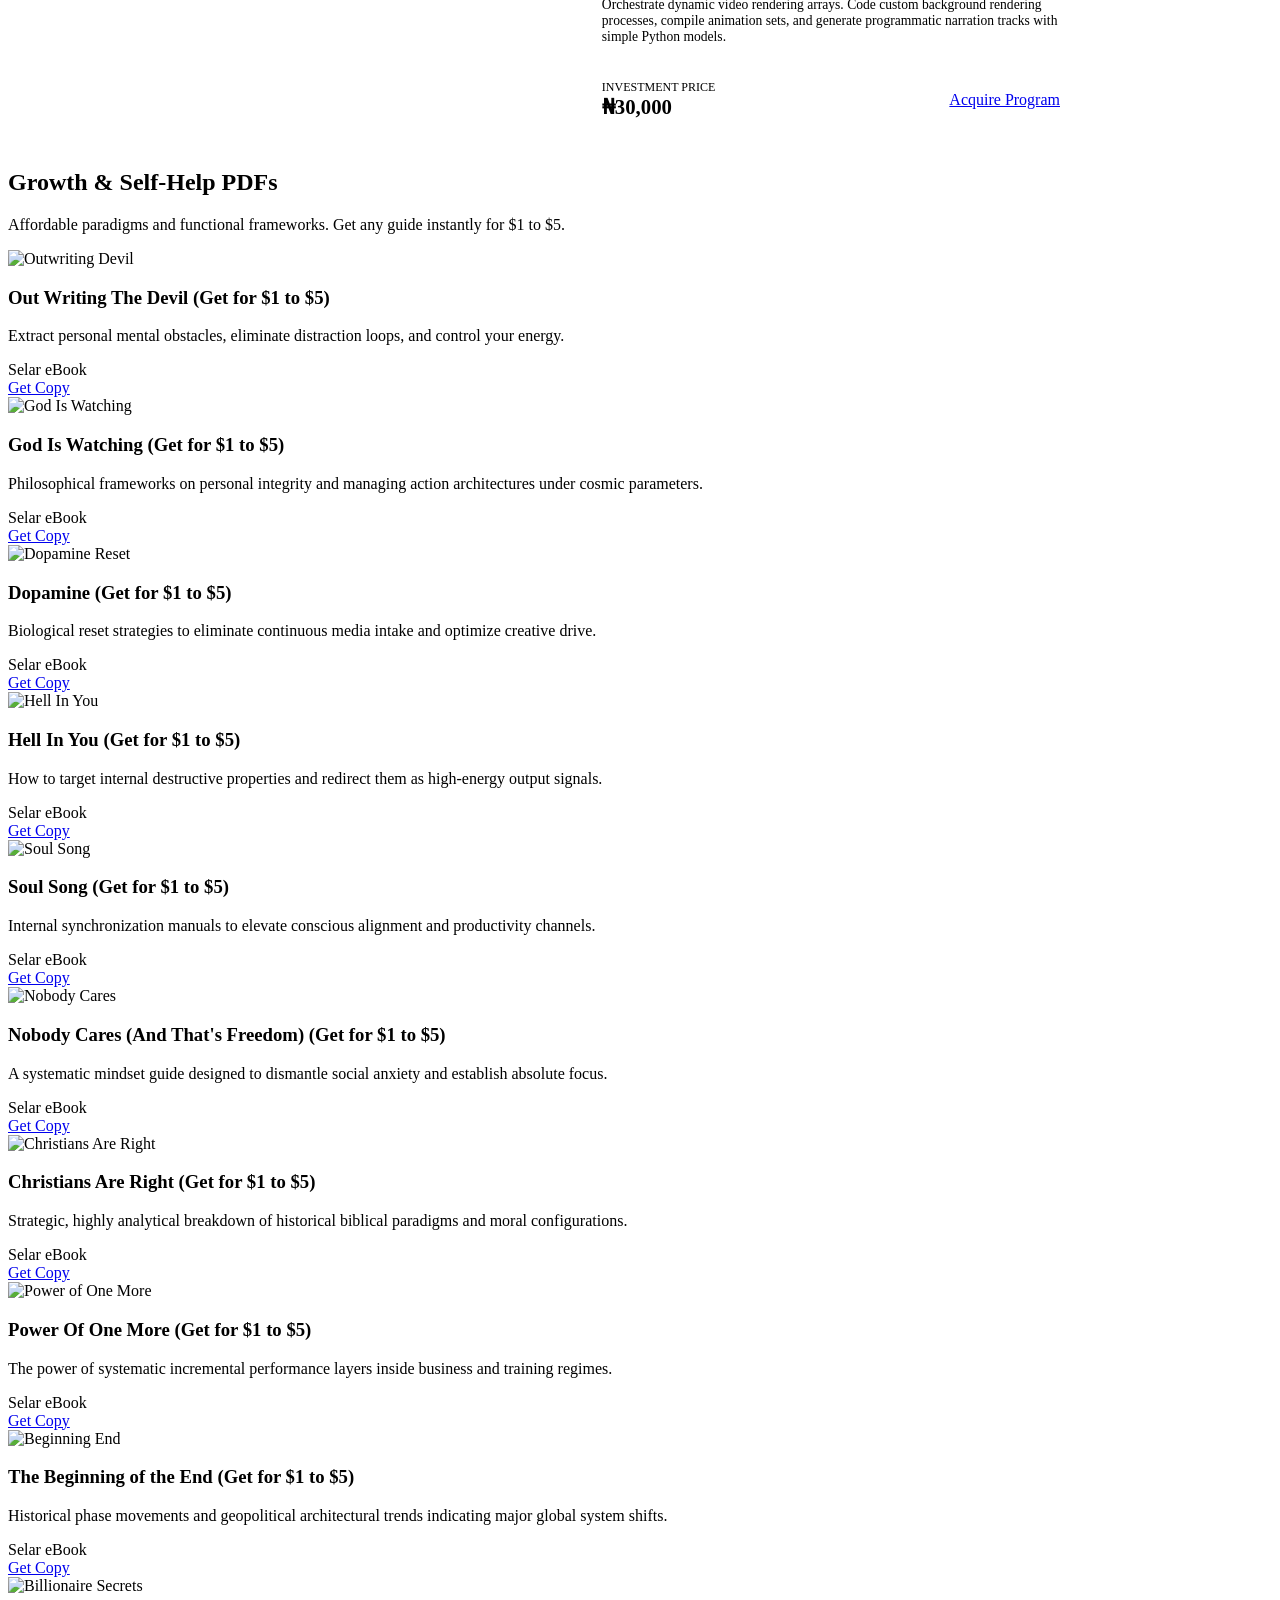
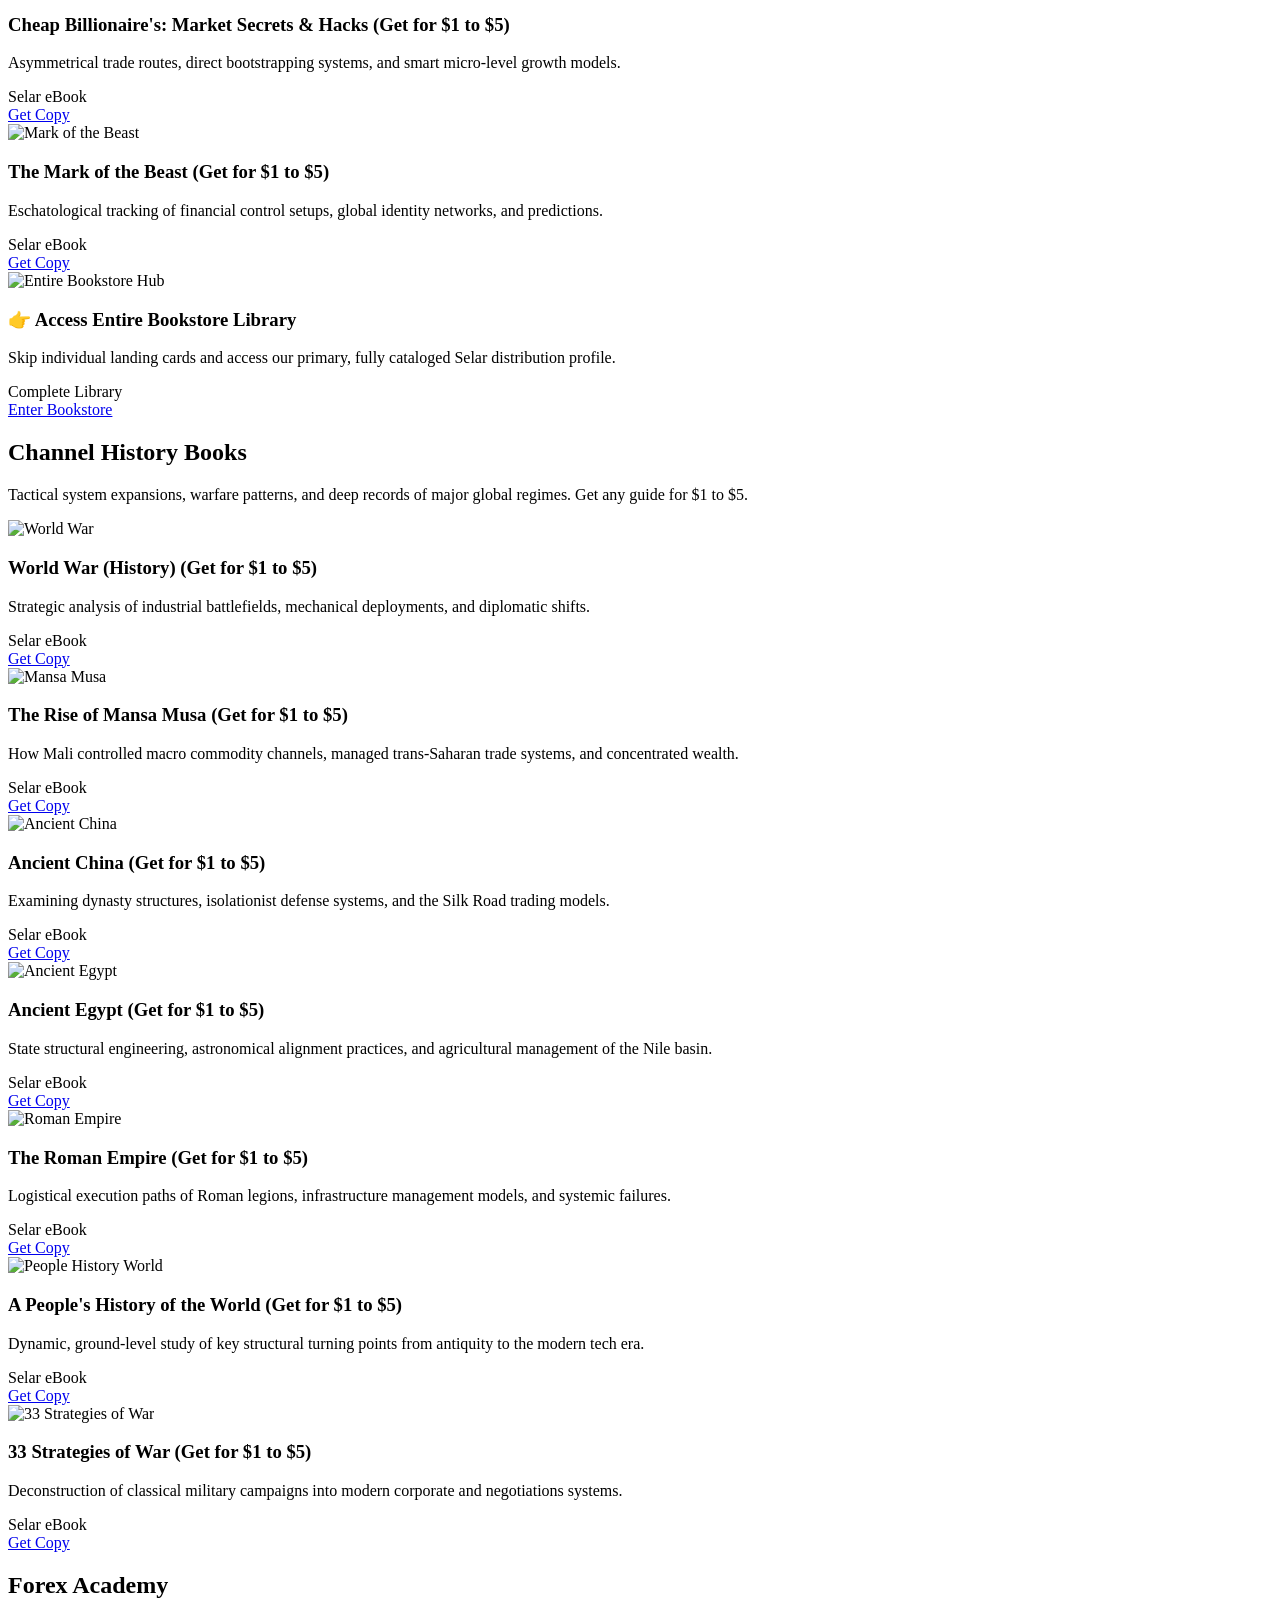
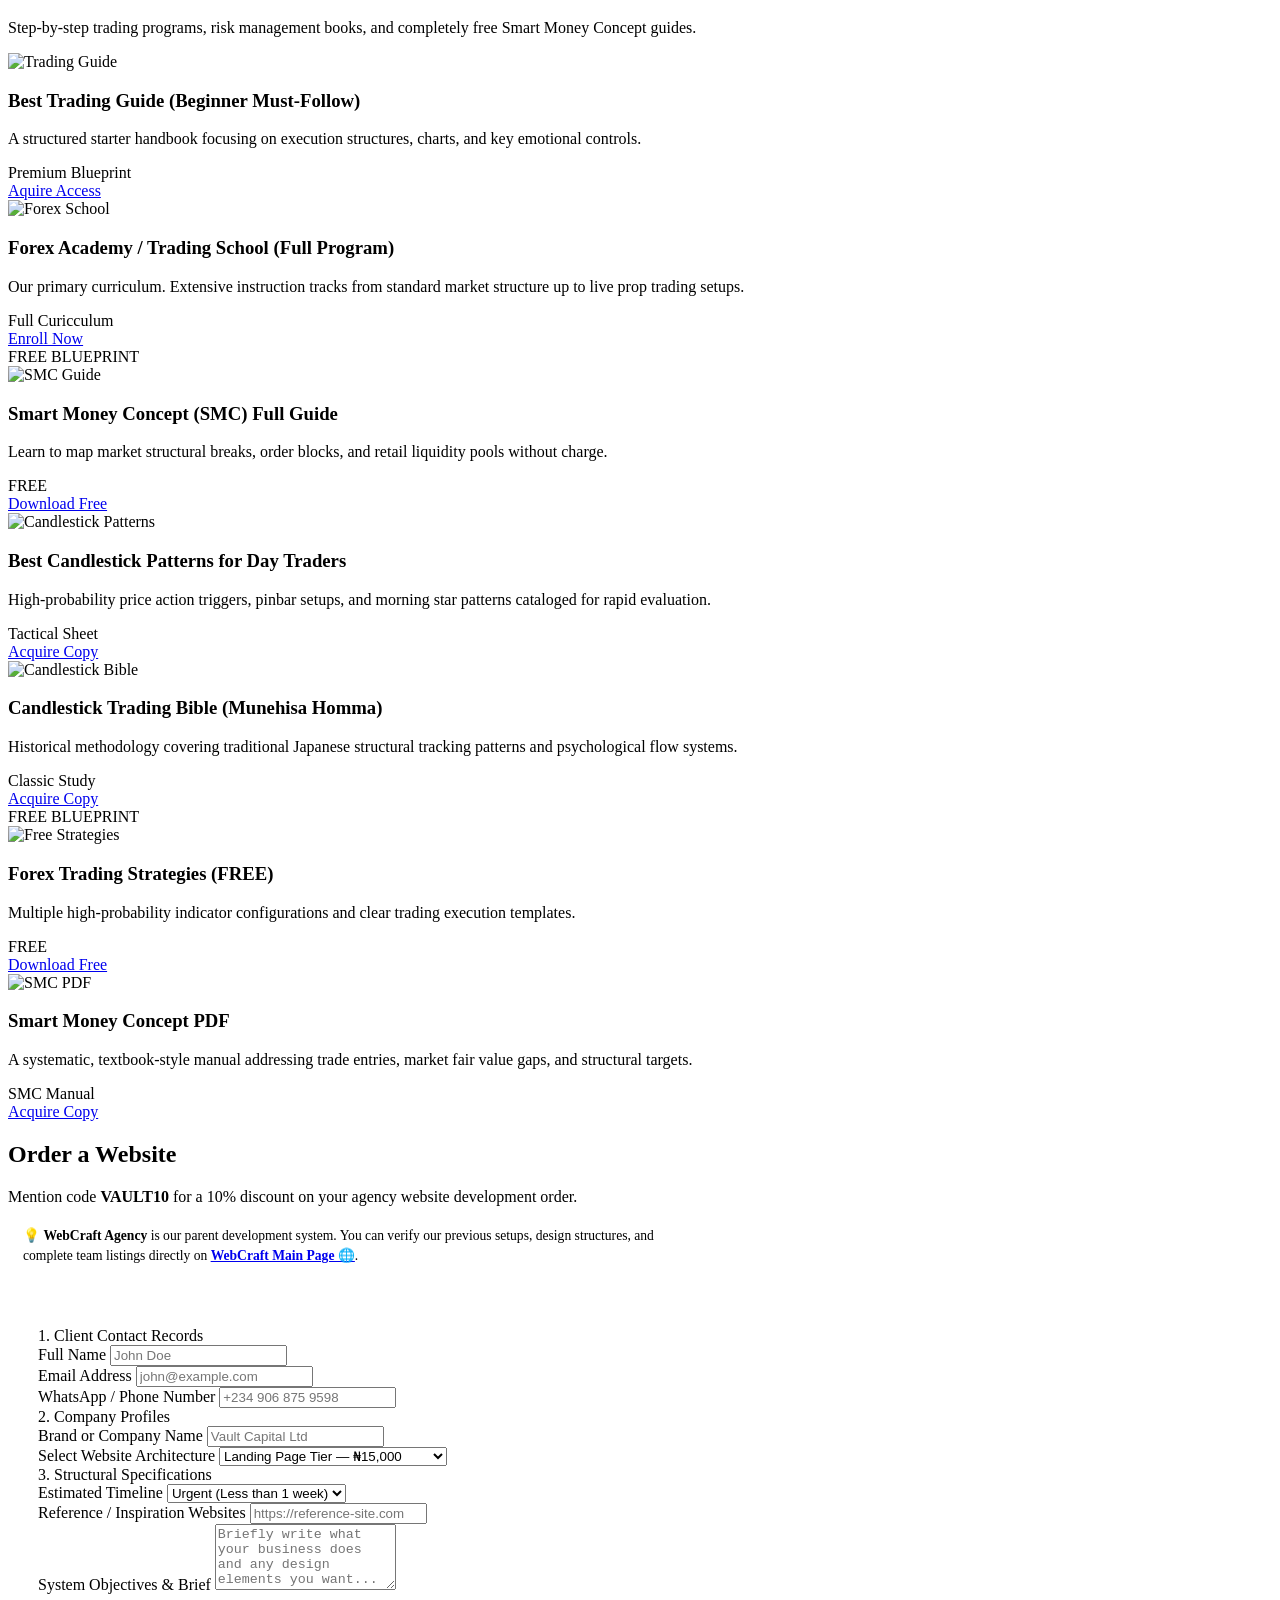
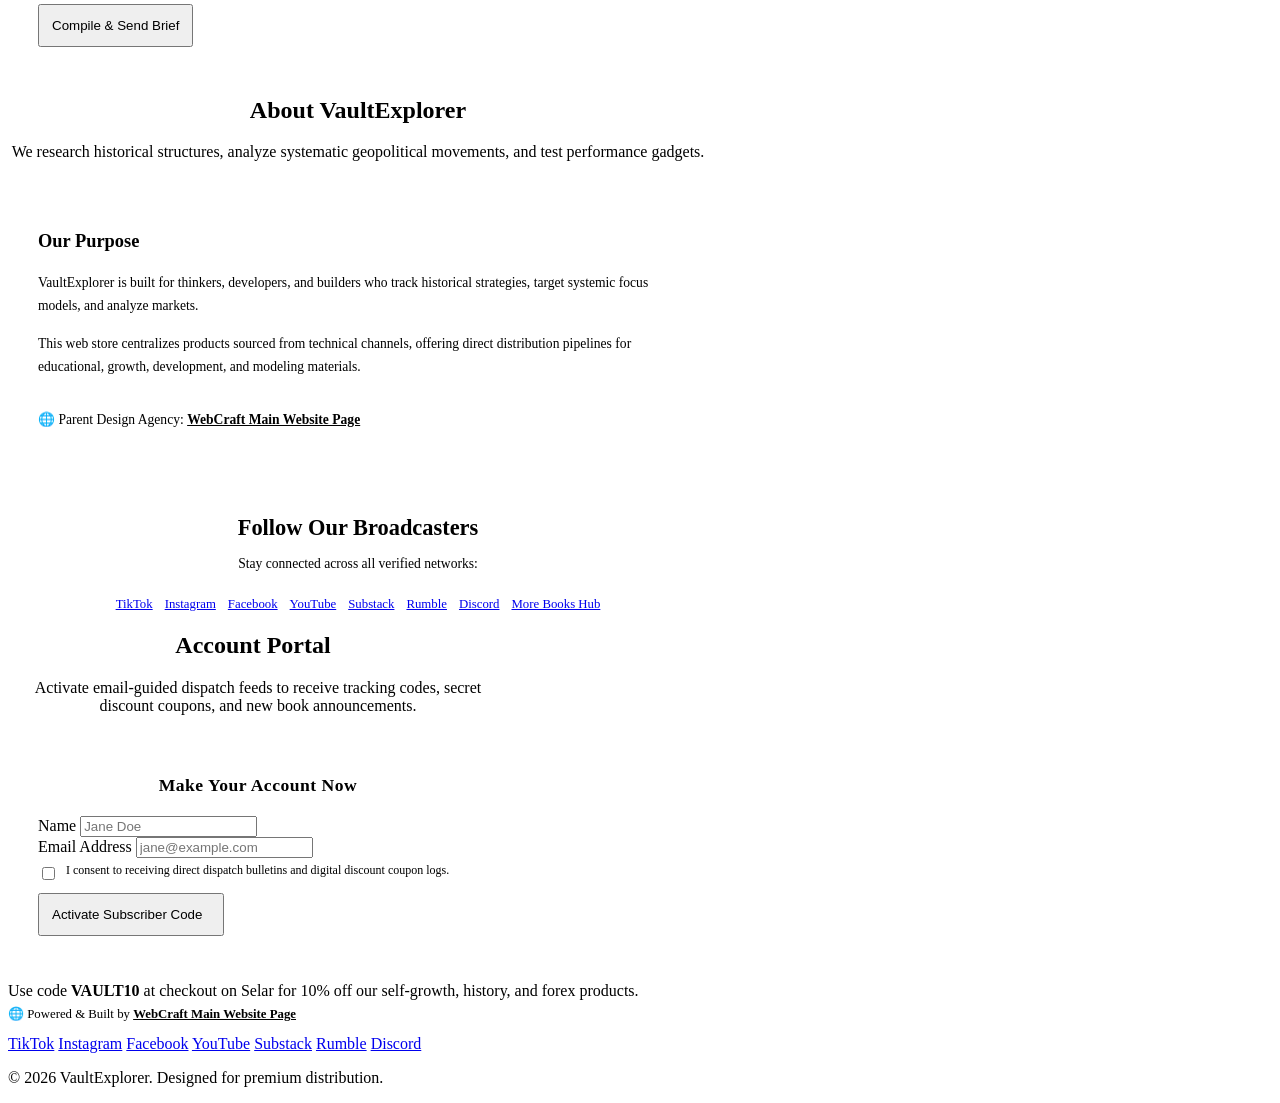
==== commit 09e096fb: "Update index.html" ====
--- a/index.html
+++ b/index.html
@@ -4,7 +4,7 @@
     <meta charset="UTF-8">
     <meta name="viewport" content="width=device-width, initial-scale=1.0">
     <title>VaultExplorer Store — Premium Hub</title>
-    <link rel="stylesheet" href="style.css">
+    <link rel="stylesheet" href="css/style.css">
 </head>
 <body>
 
@@ -93,7 +93,7 @@
                 <!-- Item 1 -->
                 <div class="card">
                     <div class="card-img-container">
-                        <img src="tech-01-solar-panel.jpg" alt="500W Solar Panel" onerror="showFallback(this, 'Solar System')">
+                        <img loading="lazy" decoding="async" src="images/tech-01-solar-panel.jpg" alt="500W Solar Panel" onerror="showFallback(this, 'Solar System')">
                     </div>
                     <div class="card-content">
                         <h3 class="card-title">500W Flexible Solar Panel Power System</h3>
@@ -107,7 +107,7 @@
                 <!-- Item 2 -->
                 <div class="card">
                     <div class="card-img-container">
-                        <img src="tech-02-galaxy-projector.jpg" alt="Galaxy Projector" onerror="showFallback(this, '3D Projector')">
+                        <img loading="lazy" decoding="async" src="images/tech-02-galaxy-projector.jpg" alt="Galaxy Projector" onerror="showFallback(this, '3D Projector')">
                     </div>
                     <div class="card-content">
                         <h3 class="card-title">3D Galaxy Star Projector Light</h3>
@@ -121,7 +121,7 @@
                 <!-- Item 3 -->
                 <div class="card">
                     <div class="card-img-container">
-                        <img src="tech-03-power-bank.jpg" alt="UGREEN Power Bank" onerror="showFallback(this, 'Fast Power Bank')">
+                        <img loading="lazy" decoding="async" src="images/tech-03-power-bank.jpg" alt="UGREEN Power Bank" onerror="showFallback(this, 'Fast Power Bank')">
                     </div>
                     <div class="card-content">
                         <h3 class="card-title">UGREEN 20000mAh Fast Charging Power Bank (165W)</h3>
@@ -135,7 +135,7 @@
                 <!-- Item 4 -->
                 <div class="card">
                     <div class="card-img-container">
-                        <img src="tech-04-smart-tv.jpg" alt="4K Ultra HD Smart TV" onerror="showFallback(this, 'Smart TV')">
+                        <img loading="lazy" decoding="async" src="images/tech-04-smart-tv.jpg" alt="4K Ultra HD Smart TV" onerror="showFallback(this, 'Smart TV')">
                     </div>
                     <div class="card-content">
                         <h3 class="card-title">4K Ultra HD Smart LED TV (50–100")</h3>
@@ -149,7 +149,7 @@
                 <!-- Item 5 -->
                 <div class="card">
                     <div class="card-img-container">
-                        <img src="tech-05-solar-camera.jpg" alt="Solar Camera" onerror="showFallback(this, 'Security Camera')">
+                        <img loading="lazy" decoding="async" src="images/tech-05-solar-camera.jpg" alt="Solar Camera" onerror="showFallback(this, 'Security Camera')">
                     </div>
                     <div class="card-content">
                         <h3 class="card-title">Best Solar Camera</h3>
@@ -174,7 +174,7 @@
                 <!-- Item 1 -->
                 <div class="card">
                     <div class="card-img-container">
-                        <img src="toys-01-bouncy-castle.jpg" alt="Bouncy Castle" onerror="showFallback(this, 'Bouncy Castle')">
+                        <img loading="lazy" decoding="async" src="images/toys-01-bouncy-castle.jpg" alt="Bouncy Castle" onerror="showFallback(this, 'Bouncy Castle')">
                     </div>
                     <div class="card-content">
                         <h3 class="card-title">Inflatable Bouncy Castle (with Water Slide)</h3>
@@ -188,7 +188,7 @@
                 <!-- Item 2 -->
                 <div class="card">
                     <div class="card-img-container">
-                        <img src="toys-02-warhammer-figure.jpg" alt="Warhammer Space Wolves" onerror="showFallback(this, 'Warhammer Fig')">
+                        <img loading="lazy" decoding="async" src="images/toys-02-warhammer-figure.jpg" alt="Warhammer Space Wolves" onerror="showFallback(this, 'Warhammer Fig')">
                     </div>
                     <div class="card-content">
                         <h3 class="card-title">JOYTOY Warhammer 40K Space Wolves Praetor Figure</h3>
@@ -202,7 +202,7 @@
                 <!-- Item 3 -->
                 <div class="card">
                     <div class="card-img-container">
-                        <img src="toys-03-rc-airplane.jpg" alt="RC Airplane" onerror="showFallback(this, 'RC Airplane')">
+                        <img loading="lazy" decoding="async" src="images/toys-03-rc-airplane.jpg" alt="RC Airplane" onerror="showFallback(this, 'RC Airplane')">
                     </div>
                     <div class="card-content">
                         <h3 class="card-title">VOLANTEXRC F4U Corsair RC Airplane</h3>
@@ -216,7 +216,7 @@
                 <!-- Item 4 -->
                 <div class="card">
                     <div class="card-img-container">
-                        <img src="toys-04-mofusand-pendant.jpg" alt="Mofusand Pendant" onerror="showFallback(this, 'Shark Cat Pendant')">
+                        <img loading="lazy" decoding="async" src="images/toys-04-mofusand-pendant.jpg" alt="Mofusand Pendant" onerror="showFallback(this, 'Shark Cat Pendant')">
                     </div>
                     <div class="card-content">
                         <h3 class="card-title">Mofusand Shark Cat Surprise Box Pendant</h3>
@@ -231,7 +231,7 @@
                 <div class="card" style="border-color: var(--accent-red);">
                     <span class="badge hot">🔥 HOT DEAL</span>
                     <div class="card-img-container">
-                        <img id="rotational-toy-img" src="toys-05-corvette-blocks.jpg" alt="Corvette Frigate Set" onerror="showFallback(this, 'Corvette Block Set')">
+                        <img loading="lazy" decoding="async" id="rotational-toy-img" src="images/toys-05-corvette-blocks.jpg" alt="Corvette Frigate Set" onerror="showFallback(this, 'Corvette Block Set')">
                     </div>
                     <div class="card-content">
                         <h3 class="card-title">Nebula Medical Corvette Frigate Building Block Set (2070pcs)</h3>
@@ -275,7 +275,7 @@
             <div class="card" style="border-color: var(--accent-gold); max-width: 900px; margin: 0 auto; display: flex; flex-direction: row; flex-wrap: wrap;">
                 <div style="flex: 1; min-width: 280px; position: relative;">
                     <span class="badge">PREMIUM</span>
-                    <img src="course-01-ai-stickman-studio.jpg" alt="Stickman Masterclass" style="width: 100%; height: 100%; object-fit: cover; min-height: 200px;" onerror="showFallback(this, 'AI Python Studio')">
+                    <img loading="lazy" decoding="async" src="images/course-01-ai-stickman-studio.jpg" alt="Stickman Masterclass" style="width: 100%; height: 100%; object-fit: contain; min-height: 200px;" onerror="showFallback(this, 'AI Python Studio')">
                 </div>
                 <div style="flex: 1.2; padding: 30px; display: flex; flex-direction: column; justify-content: center;">
                     <h2 style="font-size: 1.5rem; margin-bottom: 10px;">Build a Fully Automated AI Stickman Movie Studio with Python</h2>
@@ -299,7 +299,7 @@
                 <!-- Book 1 -->
                 <div class="card">
                     <div class="card-img-container">
-                        <img src="book-01-outwriting-devil.jpg" alt="Outwriting Devil" onerror="showFallback(this, 'Mindset Guide')">
+                        <img loading="lazy" decoding="async" src="images/book-01-outwriting-devil.jpg" alt="Outwriting Devil" onerror="showFallback(this, 'Mindset Guide')">
                     </div>
                     <div class="card-content">
                         <h3 class="card-title">Out Writing The Devil (Get for $1 to $5)</h3>
@@ -313,7 +313,7 @@
                 <!-- Book 2 -->
                 <div class="card">
                     <div class="card-img-container">
-                        <img src="book-02-god-watching.jpg" alt="God Is Watching" onerror="showFallback(this, 'Ethical Laws')">
+                        <img loading="lazy" decoding="async" src="images/book-02-god-watching.jpg" alt="God Is Watching" onerror="showFallback(this, 'Ethical Laws')">
                     </div>
                     <div class="card-content">
                         <h3 class="card-title">God Is Watching (Get for $1 to $5)</h3>
@@ -327,7 +327,7 @@
                 <!-- Book 3 -->
                 <div class="card">
                     <div class="card-img-container">
-                        <img src="book-03-dopamine.jpg" alt="Dopamine Reset" onerror="showFallback(this, 'Dopamine reset')">
+                        <img loading="lazy" decoding="async" src="images/book-03-dopamine.jpg" alt="Dopamine Reset" onerror="showFallback(this, 'Dopamine reset')">
                     </div>
                     <div class="card-content">
                         <h3 class="card-title">Dopamine (Get for $1 to $5)</h3>
@@ -341,7 +341,7 @@
                 <!-- Book 4 -->
                 <div class="card">
                     <div class="card-img-container">
-                        <img src="book-04-hell-in-you.jpg" alt="Hell In You" onerror="showFallback(this, 'Shadow Work')">
+                        <img loading="lazy" decoding="async" src="images/book-04-hell-in-you.jpg" alt="Hell In You" onerror="showFallback(this, 'Shadow Work')">
                     </div>
                     <div class="card-content">
                         <h3 class="card-title">Hell In You (Get for $1 to $5)</h3>
@@ -355,7 +355,7 @@
                 <!-- Book 5 -->
                 <div class="card">
                     <div class="card-img-container">
-                        <img src="book-05-soul-song.jpg" alt="Soul Song" onerror="showFallback(this, 'Frequency Mind')">
+                        <img loading="lazy" decoding="async" src="images/book-05-soul-song.jpg" alt="Soul Song" onerror="showFallback(this, 'Frequency Mind')">
                     </div>
                     <div class="card-content">
                         <h3 class="card-title">Soul Song (Get for $1 to $5)</h3>
@@ -369,7 +369,7 @@
                 <!-- Book 6 -->
                 <div class="card">
                     <div class="card-img-container">
-                        <img src="book-06-nobody-cares.jpg" alt="Nobody Cares" onerror="showFallback(this, 'Pure Freedom')">
+                        <img loading="lazy" decoding="async" src="images/book-06-nobody-cares.jpg" alt="Nobody Cares" onerror="showFallback(this, 'Pure Freedom')">
                     </div>
                     <div class="card-content">
                         <h3 class="card-title">Nobody Cares (And That's Freedom) (Get for $1 to $5)</h3>
@@ -383,7 +383,7 @@
                 <!-- Book 7 -->
                 <div class="card">
                     <div class="card-img-container">
-                        <img src="book-07-christians-right.jpg" alt="Christians Are Right" onerror="showFallback(this, 'Biblical Code')">
+                        <img loading="lazy" decoding="async" src="images/book-07-christians-right.jpg" alt="Christians Are Right" onerror="showFallback(this, 'Biblical Code')">
                     </div>
                     <div class="card-content">
                         <h3 class="card-title">Christians Are Right (Get for $1 to $5)</h3>
@@ -397,7 +397,7 @@
                 <!-- Book 8 -->
                 <div class="card">
                     <div class="card-img-container">
-                        <img src="book-08-power-one-more.jpg" alt="Power of One More" onerror="showFallback(this, 'Iterative Focus')">
+                        <img loading="lazy" decoding="async" src="images/book-08-power-one-more.jpg" alt="Power of One More" onerror="showFallback(this, 'Iterative Focus')">
                     </div>
                     <div class="card-content">
                         <h3 class="card-title">Power Of One More (Get for $1 to $5)</h3>
@@ -411,7 +411,7 @@
                 <!-- Book 9 -->
                 <div class="card">
                     <div class="card-img-container">
-                        <img src="book-09-beginning-end.jpg" alt="Beginning End" onerror="showFallback(this, 'Eschatology')">
+                        <img loading="lazy" decoding="async" src="images/book-09-beginning-end.jpg" alt="Beginning End" onerror="showFallback(this, 'Eschatology')">
                     </div>
                     <div class="card-content">
                         <h3 class="card-title">The Beginning of the End (Get for $1 to $5)</h3>
@@ -425,7 +425,7 @@
                 <!-- Book 10 -->
                 <div class="card">
                     <div class="card-img-container">
-                        <img src="book-10-billionaire-secrets.jpg" alt="Billionaire Secrets" onerror="showFallback(this, 'Market Secrets')">
+                        <img loading="lazy" decoding="async" src="images/book-10-billionaire-secrets.jpg" alt="Billionaire Secrets" onerror="showFallback(this, 'Market Secrets')">
                     </div>
                     <div class="card-content">
                         <h3 class="card-title">Cheap Billionaire's: Market Secrets & Hacks (Get for $1 to $5)</h3>
@@ -439,7 +439,7 @@
                 <!-- Book 11 -->
                 <div class="card">
                     <div class="card-img-container">
-                        <img src="book-11-mark-of-beast.jpg" alt="Mark of the Beast" onerror="showFallback(this, 'Endtimes Prophecy')">
+                        <img loading="lazy" decoding="async" src="images/book-11-mark-of-beast.jpg" alt="Mark of the Beast" onerror="showFallback(this, 'Endtimes Prophecy')">
                     </div>
                     <div class="card-content">
                         <h3 class="card-title">The Mark of the Beast (Get for $1 to $5)</h3>
@@ -453,7 +453,7 @@
                 <!-- Book 12 (Direct Store Banner Link) -->
                 <div class="card" style="border-color: var(--accent-gold);">
                     <div class="card-img-container">
-                        <img src="book-12-store-banner.jpg" alt="Entire Bookstore Hub" onerror="showFallback(this, 'VaultExplorer Catalog')">
+                        <img loading="lazy" decoding="async" src="images/book-12-store-banner.jpg" alt="Entire Bookstore Hub" onerror="showFallback(this, 'VaultExplorer Catalog')">
                     </div>
                     <div class="card-content" style="background: linear-gradient(180deg, var(--bg-card) 0%, #1f1402 100%);">
                         <h3 class="card-title" style="color: var(--accent-gold);">👉 Access Entire Bookstore Library</h3>
@@ -475,7 +475,7 @@
                 <!-- Hist 1 -->
                 <div class="card">
                     <div class="card-img-container">
-                        <img src="hist-01-world-war.jpg" alt="World War" onerror="showFallback(this, 'Military History')">
+                        <img loading="lazy" decoding="async" src="images/hist-01-world-war.jpg" alt="World War" onerror="showFallback(this, 'Military History')">
                     </div>
                     <div class="card-content">
                         <h3 class="card-title">World War (History) (Get for $1 to $5)</h3>
@@ -489,7 +489,7 @@
                 <!-- Hist 2 -->
                 <div class="card">
                     <div class="card-img-container">
-                        <img src="hist-02-mansa-musa.jpg" alt="Mansa Musa" onerror="showFallback(this, 'Gold Empire')">
+                        <img loading="lazy" decoding="async" src="images/hist-02-mansa-musa.jpg" alt="Mansa Musa" onerror="showFallback(this, 'Gold Empire')">
                     </div>
                     <div class="card-content">
                         <h3 class="card-title">The Rise of Mansa Musa (Get for $1 to $5)</h3>
@@ -503,7 +503,7 @@
                 <!-- Hist 3 -->
                 <div class="card">
                     <div class="card-img-container">
-                        <img src="hist-03-ancient-china.jpg" alt="Ancient China" onerror="showFallback(this, 'Dynasty Strategies')">
+                        <img loading="lazy" decoding="async" src="images/hist-03-ancient-china.jpg" alt="Ancient China" onerror="showFallback(this, 'Dynasty Strategies')">
                     </div>
                     <div class="card-content">
                         <h3 class="card-title">Ancient China (Get for $1 to $5)</h3>
@@ -517,7 +517,7 @@
                 <!-- Hist 4 -->
                 <div class="card">
                     <div class="card-img-container">
-                        <img src="hist-04-ancient-egypt.jpg" alt="Ancient Egypt" onerror="showFallback(this, 'Kemet Architecture')">
+                        <img loading="lazy" decoding="async" src="images/hist-04-ancient-egypt.jpg" alt="Ancient Egypt" onerror="showFallback(this, 'Kemet Architecture')">
                     </div>
                     <div class="card-content">
                         <h3 class="card-title">Ancient Egypt (Get for $1 to $5)</h3>
@@ -531,7 +531,7 @@
                 <!-- Hist 5 -->
                 <div class="card">
                     <div class="card-img-container">
-                        <img src="hist-05-roman-empire.jpg" alt="Roman Empire" onerror="showFallback(this, 'Rome Logistics')">
+                        <img loading="lazy" decoding="async" src="images/hist-05-roman-empire.jpg" alt="Roman Empire" onerror="showFallback(this, 'Rome Logistics')">
                     </div>
                     <div class="card-content">
                         <h3 class="card-title">The Roman Empire (Get for $1 to $5)</h3>
@@ -545,7 +545,7 @@
                 <!-- Hist 6 -->
                 <div class="card">
                     <div class="card-img-container">
-                        <img src="hist-06-peoples-history.jpg" alt="People History World" onerror="showFallback(this, 'Class Struggles')">
+                        <img loading="lazy" decoding="async" src="images/hist-06-peoples-history.jpg" alt="People History World" onerror="showFallback(this, 'Class Struggles')">
                     </div>
                     <div class="card-content">
                         <h3 class="card-title">A People's History of the World (Get for $1 to $5)</h3>
@@ -559,7 +559,7 @@
                 <!-- Hist 7 -->
                 <div class="card">
                     <div class="card-img-container">
-                        <img src="hist-07-33-strategies.jpg" alt="33 Strategies of War" onerror="showFallback(this, 'War Philosophy')">
+                        <img loading="lazy" decoding="async" src="images/hist-07-33-strategies.jpg" alt="33 Strategies of War" onerror="showFallback(this, 'War Philosophy')">
                     </div>
                     <div class="card-content">
                         <h3 class="card-title">33 Strategies of War (Get for $1 to $5)</h3>
@@ -583,7 +583,7 @@
                 <!-- Course 1 -->
                 <div class="card">
                     <div class="card-img-container">
-                        <img src="forex-01-trading-guide.jpg" alt="Trading Guide" onerror="showFallback(this, 'Trading Guide')">
+                        <img loading="lazy" decoding="async" src="images/forex-01-trading-guide.jpg" alt="Trading Guide" onerror="showFallback(this, 'Trading Guide')">
                     </div>
                     <div class="card-content">
                         <h3 class="card-title">Best Trading Guide (Beginner Must-Follow)</h3>
@@ -597,7 +597,7 @@
                 <!-- Course 2 -->
                 <div class="card">
                     <div class="card-img-container">
-                        <img src="forex-02-academy.jpg" alt="Forex School" onerror="showFallback(this, 'Full Trading School')">
+                        <img loading="lazy" decoding="async" src="images/forex-02-academy.jpg" alt="Forex School" onerror="showFallback(this, 'Full Trading School')">
                     </div>
                     <div class="card-content">
                         <h3 class="card-title">Forex Academy / Trading School (Full Program)</h3>
@@ -612,7 +612,7 @@
                 <div class="card" style="border-color: var(--accent-green);">
                     <span class="badge free">FREE BLUEPRINT</span>
                     <div class="card-img-container">
-                        <img src="forex-03-smc-guide.jpg" alt="SMC Guide" onerror="showFallback(this, 'SMC Guidebook')">
+                        <img loading="lazy" decoding="async" src="images/forex-03-smc-guide.jpg" alt="SMC Guide" onerror="showFallback(this, 'SMC Guidebook')">
                     </div>
                     <div class="card-content">
                         <h3 class="card-title">Smart Money Concept (SMC) Full Guide</h3>
@@ -626,7 +626,7 @@
                 <!-- Course 4 -->
                 <div class="card">
                     <div class="card-img-container">
-                        <img src="forex-04-candlestick-patterns.jpg" alt="Candlestick Patterns" onerror="showFallback(this, 'Pattern Guide')">
+                        <img loading="lazy" decoding="async" src="images/forex-04-candlestick-patterns.jpg" alt="Candlestick Patterns" onerror="showFallback(this, 'Pattern Guide')">
                     </div>
                     <div class="card-content">
                         <h3 class="card-title">Best Candlestick Patterns for Day Traders</h3>
@@ -640,7 +640,7 @@
                 <!-- Course 5 -->
                 <div class="card">
                     <div class="card-img-container">
-                        <img src="forex-05-candlestick-bible.jpg" alt="Candlestick Bible" onerror="showFallback(this, 'Trading Bible')">
+                        <img loading="lazy" decoding="async" src="images/forex-05-candlestick-bible.jpg" alt="Candlestick Bible" onerror="showFallback(this, 'Trading Bible')">
                     </div>
                     <div class="card-content">
                         <h3 class="card-title">Candlestick Trading Bible (Munehisa Homma)</h3>
@@ -655,7 +655,7 @@
                 <div class="card" style="border-color: var(--accent-green);">
                     <span class="badge free">FREE BLUEPRINT</span>
                     <div class="card-img-container">
-                        <img src="forex-06-strategies-free.jpg" alt="Free Strategies" onerror="showFallback(this, 'Strategic Guide')">
+                        <img loading="lazy" decoding="async" src="images/forex-06-strategies-free.jpg" alt="Free Strategies" onerror="showFallback(this, 'Strategic Guide')">
                     </div>
                     <div class="card-content">
                         <h3 class="card-title">Forex Trading Strategies (FREE)</h3>
@@ -669,7 +669,7 @@
                 <!-- Course 7 -->
                 <div class="card">
                     <div class="card-img-container">
-                        <img src="forex-07-smc-pdf.jpg" alt="SMC PDF" onerror="showFallback(this, 'SMC PDF Blueprint')">
+                        <img loading="lazy" decoding="async" src="images/forex-07-smc-pdf.jpg" alt="SMC PDF" onerror="showFallback(this, 'SMC PDF Blueprint')">
                     </div>
                     <div class="card-content">
                         <h3 class="card-title">Smart Money Concept PDF</h3>
@@ -876,6 +876,6 @@
     <!-- ==========================================================================
        5. JAVASCRIPT APP ROUTING ENGINE & LOGIC
        ========================================================================== -->
-    <script src="script.js"></script>
+    <script src="js/script.js"></script>
 </body>
-</html>+</html>
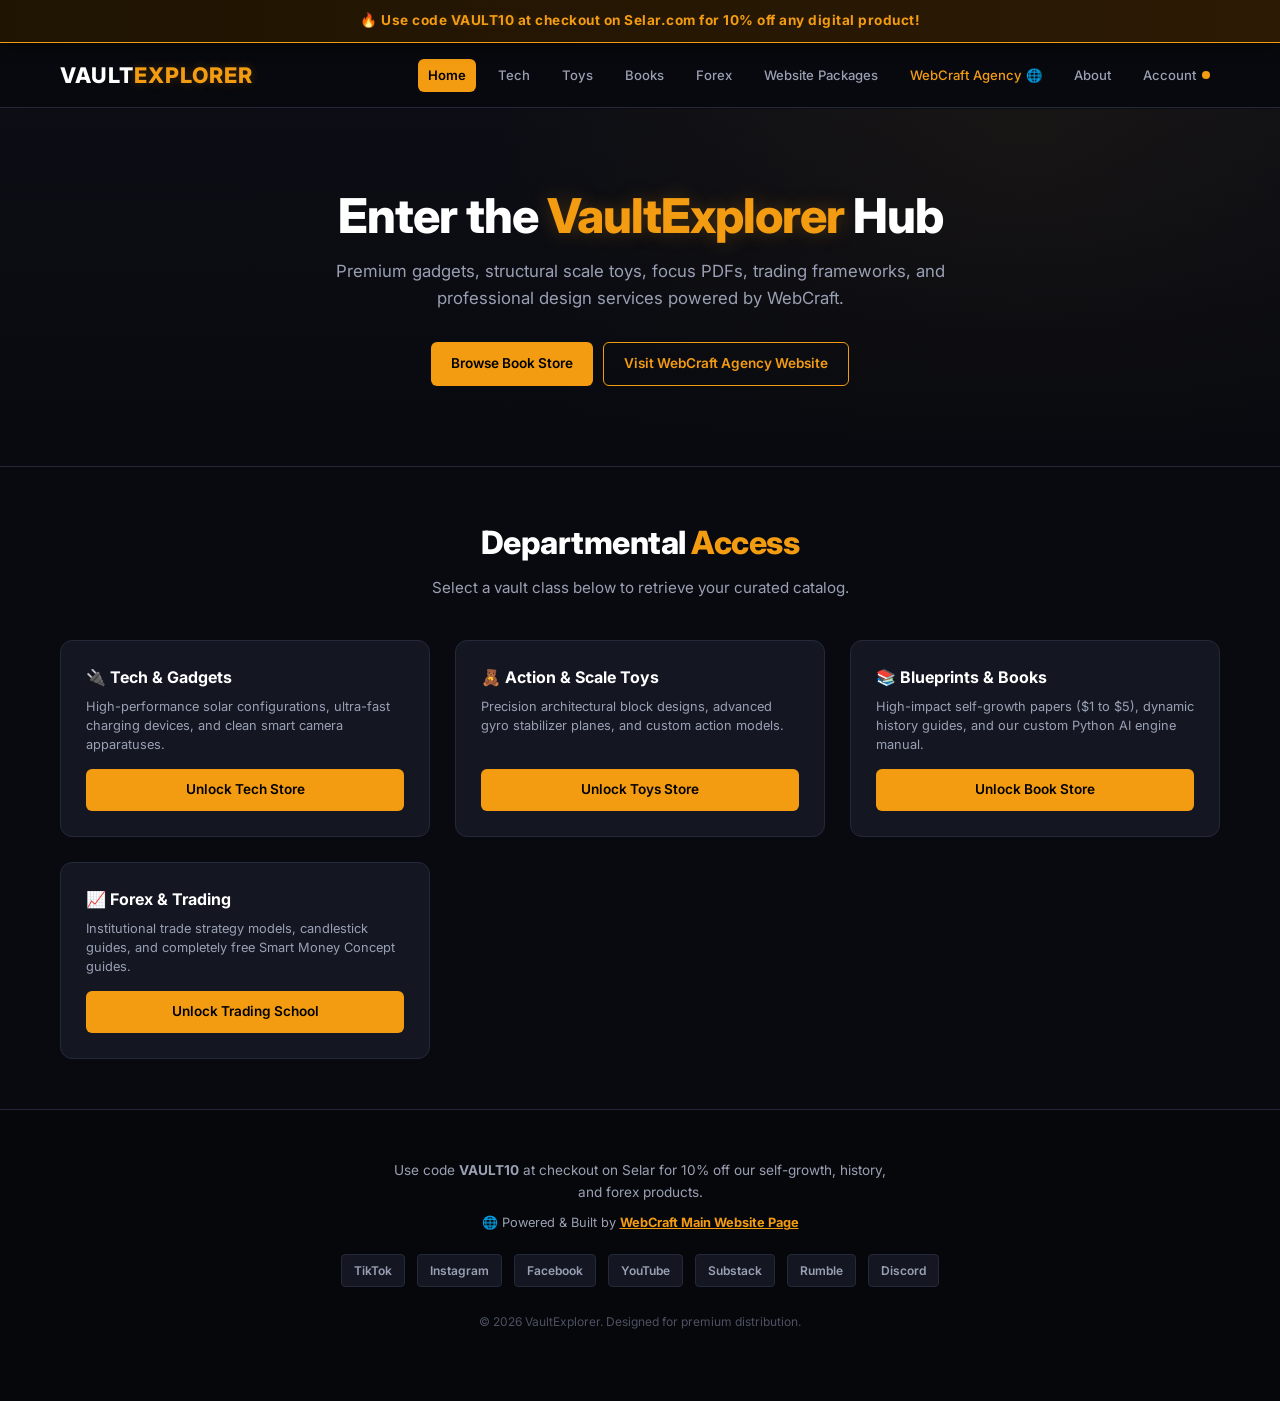
==== commit 8f6f30d1: "Add files via upload" ====
--- a/index.html
+++ b/index.html
@@ -4,7 +4,7 @@
     <meta charset="UTF-8">
     <meta name="viewport" content="width=device-width, initial-scale=1.0">
     <title>VaultExplorer Store — Premium Hub</title>
-    <link rel="stylesheet" href="css/style.css">
+    <link rel="stylesheet" href="style.css">
 </head>
 <body>
 
@@ -93,7 +93,7 @@
                 <!-- Item 1 -->
                 <div class="card">
                     <div class="card-img-container">
-                        <img loading="lazy" decoding="async" src="images/tech-01-solar-panel.jpg" alt="500W Solar Panel" onerror="showFallback(this, 'Solar System')">
+                        <img loading="lazy" decoding="async" src="tech-01-solar-panel.jpg" alt="500W Solar Panel" onerror="showFallback(this, 'Solar System')">
                     </div>
                     <div class="card-content">
                         <h3 class="card-title">500W Flexible Solar Panel Power System</h3>
@@ -107,7 +107,7 @@
                 <!-- Item 2 -->
                 <div class="card">
                     <div class="card-img-container">
-                        <img loading="lazy" decoding="async" src="images/tech-02-galaxy-projector.jpg" alt="Galaxy Projector" onerror="showFallback(this, '3D Projector')">
+                        <img loading="lazy" decoding="async" src="tech-02-galaxy-projector.jpg" alt="Galaxy Projector" onerror="showFallback(this, '3D Projector')">
                     </div>
                     <div class="card-content">
                         <h3 class="card-title">3D Galaxy Star Projector Light</h3>
@@ -121,7 +121,7 @@
                 <!-- Item 3 -->
                 <div class="card">
                     <div class="card-img-container">
-                        <img loading="lazy" decoding="async" src="images/tech-03-power-bank.jpg" alt="UGREEN Power Bank" onerror="showFallback(this, 'Fast Power Bank')">
+                        <img loading="lazy" decoding="async" src="tech-03-power-bank.jpg" alt="UGREEN Power Bank" onerror="showFallback(this, 'Fast Power Bank')">
                     </div>
                     <div class="card-content">
                         <h3 class="card-title">UGREEN 20000mAh Fast Charging Power Bank (165W)</h3>
@@ -135,7 +135,7 @@
                 <!-- Item 4 -->
                 <div class="card">
                     <div class="card-img-container">
-                        <img loading="lazy" decoding="async" src="images/tech-04-smart-tv.jpg" alt="4K Ultra HD Smart TV" onerror="showFallback(this, 'Smart TV')">
+                        <img loading="lazy" decoding="async" src="tech-04-smart-tv.jpg" alt="4K Ultra HD Smart TV" onerror="showFallback(this, 'Smart TV')">
                     </div>
                     <div class="card-content">
                         <h3 class="card-title">4K Ultra HD Smart LED TV (50–100")</h3>
@@ -149,7 +149,7 @@
                 <!-- Item 5 -->
                 <div class="card">
                     <div class="card-img-container">
-                        <img loading="lazy" decoding="async" src="images/tech-05-solar-camera.jpg" alt="Solar Camera" onerror="showFallback(this, 'Security Camera')">
+                        <img loading="lazy" decoding="async" src="tech-05-solar-camera.jpg" alt="Solar Camera" onerror="showFallback(this, 'Security Camera')">
                     </div>
                     <div class="card-content">
                         <h3 class="card-title">Best Solar Camera</h3>
@@ -174,7 +174,7 @@
                 <!-- Item 1 -->
                 <div class="card">
                     <div class="card-img-container">
-                        <img loading="lazy" decoding="async" src="images/toys-01-bouncy-castle.jpg" alt="Bouncy Castle" onerror="showFallback(this, 'Bouncy Castle')">
+                        <img loading="lazy" decoding="async" src="toys-01-bouncy-castle.jpg" alt="Bouncy Castle" onerror="showFallback(this, 'Bouncy Castle')">
                     </div>
                     <div class="card-content">
                         <h3 class="card-title">Inflatable Bouncy Castle (with Water Slide)</h3>
@@ -188,7 +188,7 @@
                 <!-- Item 2 -->
                 <div class="card">
                     <div class="card-img-container">
-                        <img loading="lazy" decoding="async" src="images/toys-02-warhammer-figure.jpg" alt="Warhammer Space Wolves" onerror="showFallback(this, 'Warhammer Fig')">
+                        <img loading="lazy" decoding="async" src="toys-02-warhammer-figure.jpg" alt="Warhammer Space Wolves" onerror="showFallback(this, 'Warhammer Fig')">
                     </div>
                     <div class="card-content">
                         <h3 class="card-title">JOYTOY Warhammer 40K Space Wolves Praetor Figure</h3>
@@ -202,7 +202,7 @@
                 <!-- Item 3 -->
                 <div class="card">
                     <div class="card-img-container">
-                        <img loading="lazy" decoding="async" src="images/toys-03-rc-airplane.jpg" alt="RC Airplane" onerror="showFallback(this, 'RC Airplane')">
+                        <img loading="lazy" decoding="async" src="toys-03-rc-airplane.jpg" alt="RC Airplane" onerror="showFallback(this, 'RC Airplane')">
                     </div>
                     <div class="card-content">
                         <h3 class="card-title">VOLANTEXRC F4U Corsair RC Airplane</h3>
@@ -216,7 +216,7 @@
                 <!-- Item 4 -->
                 <div class="card">
                     <div class="card-img-container">
-                        <img loading="lazy" decoding="async" src="images/toys-04-mofusand-pendant.jpg" alt="Mofusand Pendant" onerror="showFallback(this, 'Shark Cat Pendant')">
+                        <img loading="lazy" decoding="async" src="toys-04-mofusand-pendant.jpg" alt="Mofusand Pendant" onerror="showFallback(this, 'Shark Cat Pendant')">
                     </div>
                     <div class="card-content">
                         <h3 class="card-title">Mofusand Shark Cat Surprise Box Pendant</h3>
@@ -231,7 +231,7 @@
                 <div class="card" style="border-color: var(--accent-red);">
                     <span class="badge hot">🔥 HOT DEAL</span>
                     <div class="card-img-container">
-                        <img loading="lazy" decoding="async" id="rotational-toy-img" src="images/toys-05-corvette-blocks.jpg" alt="Corvette Frigate Set" onerror="showFallback(this, 'Corvette Block Set')">
+                        <img loading="lazy" decoding="async" id="rotational-toy-img" src="toys-05-corvette-blocks.jpg" alt="Corvette Frigate Set" onerror="showFallback(this, 'Corvette Block Set')">
                     </div>
                     <div class="card-content">
                         <h3 class="card-title">Nebula Medical Corvette Frigate Building Block Set (2070pcs)</h3>
@@ -275,7 +275,7 @@
             <div class="card" style="border-color: var(--accent-gold); max-width: 900px; margin: 0 auto; display: flex; flex-direction: row; flex-wrap: wrap;">
                 <div style="flex: 1; min-width: 280px; position: relative;">
                     <span class="badge">PREMIUM</span>
-                    <img loading="lazy" decoding="async" src="images/course-01-ai-stickman-studio.jpg" alt="Stickman Masterclass" style="width: 100%; height: 100%; object-fit: contain; min-height: 200px;" onerror="showFallback(this, 'AI Python Studio')">
+                    <img loading="lazy" decoding="async" src="course-01-ai-stickman-studio.jpg" alt="Stickman Masterclass" style="width: 100%; height: 100%; object-fit: contain; min-height: 200px;" onerror="showFallback(this, 'AI Python Studio')">
                 </div>
                 <div style="flex: 1.2; padding: 30px; display: flex; flex-direction: column; justify-content: center;">
                     <h2 style="font-size: 1.5rem; margin-bottom: 10px;">Build a Fully Automated AI Stickman Movie Studio with Python</h2>
@@ -299,7 +299,7 @@
                 <!-- Book 1 -->
                 <div class="card">
                     <div class="card-img-container">
-                        <img loading="lazy" decoding="async" src="images/book-01-outwriting-devil.jpg" alt="Outwriting Devil" onerror="showFallback(this, 'Mindset Guide')">
+                        <img loading="lazy" decoding="async" src="book-01-outwriting-devil.jpg" alt="Outwriting Devil" onerror="showFallback(this, 'Mindset Guide')">
                     </div>
                     <div class="card-content">
                         <h3 class="card-title">Out Writing The Devil (Get for $1 to $5)</h3>
@@ -313,7 +313,7 @@
                 <!-- Book 2 -->
                 <div class="card">
                     <div class="card-img-container">
-                        <img loading="lazy" decoding="async" src="images/book-02-god-watching.jpg" alt="God Is Watching" onerror="showFallback(this, 'Ethical Laws')">
+                        <img loading="lazy" decoding="async" src="book-02-god-watching.jpg" alt="God Is Watching" onerror="showFallback(this, 'Ethical Laws')">
                     </div>
                     <div class="card-content">
                         <h3 class="card-title">God Is Watching (Get for $1 to $5)</h3>
@@ -327,7 +327,7 @@
                 <!-- Book 3 -->
                 <div class="card">
                     <div class="card-img-container">
-                        <img loading="lazy" decoding="async" src="images/book-03-dopamine.jpg" alt="Dopamine Reset" onerror="showFallback(this, 'Dopamine reset')">
+                        <img loading="lazy" decoding="async" src="book-03-dopamine.jpg" alt="Dopamine Reset" onerror="showFallback(this, 'Dopamine reset')">
                     </div>
                     <div class="card-content">
                         <h3 class="card-title">Dopamine (Get for $1 to $5)</h3>
@@ -341,7 +341,7 @@
                 <!-- Book 4 -->
                 <div class="card">
                     <div class="card-img-container">
-                        <img loading="lazy" decoding="async" src="images/book-04-hell-in-you.jpg" alt="Hell In You" onerror="showFallback(this, 'Shadow Work')">
+                        <img loading="lazy" decoding="async" src="book-04-hell-in-you.jpg" alt="Hell In You" onerror="showFallback(this, 'Shadow Work')">
                     </div>
                     <div class="card-content">
                         <h3 class="card-title">Hell In You (Get for $1 to $5)</h3>
@@ -355,7 +355,7 @@
                 <!-- Book 5 -->
                 <div class="card">
                     <div class="card-img-container">
-                        <img loading="lazy" decoding="async" src="images/book-05-soul-song.jpg" alt="Soul Song" onerror="showFallback(this, 'Frequency Mind')">
+                        <img loading="lazy" decoding="async" src="book-05-soul-song.jpg" alt="Soul Song" onerror="showFallback(this, 'Frequency Mind')">
                     </div>
                     <div class="card-content">
                         <h3 class="card-title">Soul Song (Get for $1 to $5)</h3>
@@ -369,7 +369,7 @@
                 <!-- Book 6 -->
                 <div class="card">
                     <div class="card-img-container">
-                        <img loading="lazy" decoding="async" src="images/book-06-nobody-cares.jpg" alt="Nobody Cares" onerror="showFallback(this, 'Pure Freedom')">
+                        <img loading="lazy" decoding="async" src="book-06-nobody-cares.jpg" alt="Nobody Cares" onerror="showFallback(this, 'Pure Freedom')">
                     </div>
                     <div class="card-content">
                         <h3 class="card-title">Nobody Cares (And That's Freedom) (Get for $1 to $5)</h3>
@@ -383,7 +383,7 @@
                 <!-- Book 7 -->
                 <div class="card">
                     <div class="card-img-container">
-                        <img loading="lazy" decoding="async" src="images/book-07-christians-right.jpg" alt="Christians Are Right" onerror="showFallback(this, 'Biblical Code')">
+                        <img loading="lazy" decoding="async" src="book-07-christians-right.jpg" alt="Christians Are Right" onerror="showFallback(this, 'Biblical Code')">
                     </div>
                     <div class="card-content">
                         <h3 class="card-title">Christians Are Right (Get for $1 to $5)</h3>
@@ -397,7 +397,7 @@
                 <!-- Book 8 -->
                 <div class="card">
                     <div class="card-img-container">
-                        <img loading="lazy" decoding="async" src="images/book-08-power-one-more.jpg" alt="Power of One More" onerror="showFallback(this, 'Iterative Focus')">
+                        <img loading="lazy" decoding="async" src="book-08-power-one-more.jpg" alt="Power of One More" onerror="showFallback(this, 'Iterative Focus')">
                     </div>
                     <div class="card-content">
                         <h3 class="card-title">Power Of One More (Get for $1 to $5)</h3>
@@ -411,7 +411,7 @@
                 <!-- Book 9 -->
                 <div class="card">
                     <div class="card-img-container">
-                        <img loading="lazy" decoding="async" src="images/book-09-beginning-end.jpg" alt="Beginning End" onerror="showFallback(this, 'Eschatology')">
+                        <img loading="lazy" decoding="async" src="book-09-beginning-end.jpg" alt="Beginning End" onerror="showFallback(this, 'Eschatology')">
                     </div>
                     <div class="card-content">
                         <h3 class="card-title">The Beginning of the End (Get for $1 to $5)</h3>
@@ -425,7 +425,7 @@
                 <!-- Book 10 -->
                 <div class="card">
                     <div class="card-img-container">
-                        <img loading="lazy" decoding="async" src="images/book-10-billionaire-secrets.jpg" alt="Billionaire Secrets" onerror="showFallback(this, 'Market Secrets')">
+                        <img loading="lazy" decoding="async" src="book-10-billionaire-secrets.jpg" alt="Billionaire Secrets" onerror="showFallback(this, 'Market Secrets')">
                     </div>
                     <div class="card-content">
                         <h3 class="card-title">Cheap Billionaire's: Market Secrets & Hacks (Get for $1 to $5)</h3>
@@ -439,7 +439,7 @@
                 <!-- Book 11 -->
                 <div class="card">
                     <div class="card-img-container">
-                        <img loading="lazy" decoding="async" src="images/book-11-mark-of-beast.jpg" alt="Mark of the Beast" onerror="showFallback(this, 'Endtimes Prophecy')">
+                        <img loading="lazy" decoding="async" src="book-11-mark-of-beast.jpg" alt="Mark of the Beast" onerror="showFallback(this, 'Endtimes Prophecy')">
                     </div>
                     <div class="card-content">
                         <h3 class="card-title">The Mark of the Beast (Get for $1 to $5)</h3>
@@ -453,7 +453,7 @@
                 <!-- Book 12 (Direct Store Banner Link) -->
                 <div class="card" style="border-color: var(--accent-gold);">
                     <div class="card-img-container">
-                        <img loading="lazy" decoding="async" src="images/book-12-store-banner.jpg" alt="Entire Bookstore Hub" onerror="showFallback(this, 'VaultExplorer Catalog')">
+                        <img loading="lazy" decoding="async" src="book-12-store-banner.jpg" alt="Entire Bookstore Hub" onerror="showFallback(this, 'VaultExplorer Catalog')">
                     </div>
                     <div class="card-content" style="background: linear-gradient(180deg, var(--bg-card) 0%, #1f1402 100%);">
                         <h3 class="card-title" style="color: var(--accent-gold);">👉 Access Entire Bookstore Library</h3>
@@ -475,7 +475,7 @@
                 <!-- Hist 1 -->
                 <div class="card">
                     <div class="card-img-container">
-                        <img loading="lazy" decoding="async" src="images/hist-01-world-war.jpg" alt="World War" onerror="showFallback(this, 'Military History')">
+                        <img loading="lazy" decoding="async" src="hist-01-world-war.jpg" alt="World War" onerror="showFallback(this, 'Military History')">
                     </div>
                     <div class="card-content">
                         <h3 class="card-title">World War (History) (Get for $1 to $5)</h3>
@@ -489,7 +489,7 @@
                 <!-- Hist 2 -->
                 <div class="card">
                     <div class="card-img-container">
-                        <img loading="lazy" decoding="async" src="images/hist-02-mansa-musa.jpg" alt="Mansa Musa" onerror="showFallback(this, 'Gold Empire')">
+                        <img loading="lazy" decoding="async" src="hist-02-mansa-musa.jpg" alt="Mansa Musa" onerror="showFallback(this, 'Gold Empire')">
                     </div>
                     <div class="card-content">
                         <h3 class="card-title">The Rise of Mansa Musa (Get for $1 to $5)</h3>
@@ -503,7 +503,7 @@
                 <!-- Hist 3 -->
                 <div class="card">
                     <div class="card-img-container">
-                        <img loading="lazy" decoding="async" src="images/hist-03-ancient-china.jpg" alt="Ancient China" onerror="showFallback(this, 'Dynasty Strategies')">
+                        <img loading="lazy" decoding="async" src="hist-03-ancient-china.jpg" alt="Ancient China" onerror="showFallback(this, 'Dynasty Strategies')">
                     </div>
                     <div class="card-content">
                         <h3 class="card-title">Ancient China (Get for $1 to $5)</h3>
@@ -517,7 +517,7 @@
                 <!-- Hist 4 -->
                 <div class="card">
                     <div class="card-img-container">
-                        <img loading="lazy" decoding="async" src="images/hist-04-ancient-egypt.jpg" alt="Ancient Egypt" onerror="showFallback(this, 'Kemet Architecture')">
+                        <img loading="lazy" decoding="async" src="hist-04-ancient-egypt.jpg" alt="Ancient Egypt" onerror="showFallback(this, 'Kemet Architecture')">
                     </div>
                     <div class="card-content">
                         <h3 class="card-title">Ancient Egypt (Get for $1 to $5)</h3>
@@ -531,7 +531,7 @@
                 <!-- Hist 5 -->
                 <div class="card">
                     <div class="card-img-container">
-                        <img loading="lazy" decoding="async" src="images/hist-05-roman-empire.jpg" alt="Roman Empire" onerror="showFallback(this, 'Rome Logistics')">
+                        <img loading="lazy" decoding="async" src="hist-05-roman-empire.jpg" alt="Roman Empire" onerror="showFallback(this, 'Rome Logistics')">
                     </div>
                     <div class="card-content">
                         <h3 class="card-title">The Roman Empire (Get for $1 to $5)</h3>
@@ -545,7 +545,7 @@
                 <!-- Hist 6 -->
                 <div class="card">
                     <div class="card-img-container">
-                        <img loading="lazy" decoding="async" src="images/hist-06-peoples-history.jpg" alt="People History World" onerror="showFallback(this, 'Class Struggles')">
+                        <img loading="lazy" decoding="async" src="hist-06-peoples-history.jpg" alt="People History World" onerror="showFallback(this, 'Class Struggles')">
                     </div>
                     <div class="card-content">
                         <h3 class="card-title">A People's History of the World (Get for $1 to $5)</h3>
@@ -559,7 +559,7 @@
                 <!-- Hist 7 -->
                 <div class="card">
                     <div class="card-img-container">
-                        <img loading="lazy" decoding="async" src="images/hist-07-33-strategies.jpg" alt="33 Strategies of War" onerror="showFallback(this, 'War Philosophy')">
+                        <img loading="lazy" decoding="async" src="hist-07-33-strategies.jpg" alt="33 Strategies of War" onerror="showFallback(this, 'War Philosophy')">
                     </div>
                     <div class="card-content">
                         <h3 class="card-title">33 Strategies of War (Get for $1 to $5)</h3>
@@ -583,7 +583,7 @@
                 <!-- Course 1 -->
                 <div class="card">
                     <div class="card-img-container">
-                        <img loading="lazy" decoding="async" src="images/forex-01-trading-guide.jpg" alt="Trading Guide" onerror="showFallback(this, 'Trading Guide')">
+                        <img loading="lazy" decoding="async" src="forex-01-trading-guide.jpg" alt="Trading Guide" onerror="showFallback(this, 'Trading Guide')">
                     </div>
                     <div class="card-content">
                         <h3 class="card-title">Best Trading Guide (Beginner Must-Follow)</h3>
@@ -597,7 +597,7 @@
                 <!-- Course 2 -->
                 <div class="card">
                     <div class="card-img-container">
-                        <img loading="lazy" decoding="async" src="images/forex-02-academy.jpg" alt="Forex School" onerror="showFallback(this, 'Full Trading School')">
+                        <img loading="lazy" decoding="async" src="forex-02-academy.jpg" alt="Forex School" onerror="showFallback(this, 'Full Trading School')">
                     </div>
                     <div class="card-content">
                         <h3 class="card-title">Forex Academy / Trading School (Full Program)</h3>
@@ -612,7 +612,7 @@
                 <div class="card" style="border-color: var(--accent-green);">
                     <span class="badge free">FREE BLUEPRINT</span>
                     <div class="card-img-container">
-                        <img loading="lazy" decoding="async" src="images/forex-03-smc-guide.jpg" alt="SMC Guide" onerror="showFallback(this, 'SMC Guidebook')">
+                        <img loading="lazy" decoding="async" src="forex-03-smc-guide.jpg" alt="SMC Guide" onerror="showFallback(this, 'SMC Guidebook')">
                     </div>
                     <div class="card-content">
                         <h3 class="card-title">Smart Money Concept (SMC) Full Guide</h3>
@@ -626,7 +626,7 @@
                 <!-- Course 4 -->
                 <div class="card">
                     <div class="card-img-container">
-                        <img loading="lazy" decoding="async" src="images/forex-04-candlestick-patterns.jpg" alt="Candlestick Patterns" onerror="showFallback(this, 'Pattern Guide')">
+                        <img loading="lazy" decoding="async" src="forex-04-candlestick-patterns.jpg" alt="Candlestick Patterns" onerror="showFallback(this, 'Pattern Guide')">
                     </div>
                     <div class="card-content">
                         <h3 class="card-title">Best Candlestick Patterns for Day Traders</h3>
@@ -640,7 +640,7 @@
                 <!-- Course 5 -->
                 <div class="card">
                     <div class="card-img-container">
-                        <img loading="lazy" decoding="async" src="images/forex-05-candlestick-bible.jpg" alt="Candlestick Bible" onerror="showFallback(this, 'Trading Bible')">
+                        <img loading="lazy" decoding="async" src="forex-05-candlestick-bible.jpg" alt="Candlestick Bible" onerror="showFallback(this, 'Trading Bible')">
                     </div>
                     <div class="card-content">
                         <h3 class="card-title">Candlestick Trading Bible (Munehisa Homma)</h3>
@@ -655,7 +655,7 @@
                 <div class="card" style="border-color: var(--accent-green);">
                     <span class="badge free">FREE BLUEPRINT</span>
                     <div class="card-img-container">
-                        <img loading="lazy" decoding="async" src="images/forex-06-strategies-free.jpg" alt="Free Strategies" onerror="showFallback(this, 'Strategic Guide')">
+                        <img loading="lazy" decoding="async" src="forex-06-strategies-free.jpg" alt="Free Strategies" onerror="showFallback(this, 'Strategic Guide')">
                     </div>
                     <div class="card-content">
                         <h3 class="card-title">Forex Trading Strategies (FREE)</h3>
@@ -669,7 +669,7 @@
                 <!-- Course 7 -->
                 <div class="card">
                     <div class="card-img-container">
-                        <img loading="lazy" decoding="async" src="images/forex-07-smc-pdf.jpg" alt="SMC PDF" onerror="showFallback(this, 'SMC PDF Blueprint')">
+                        <img loading="lazy" decoding="async" src="forex-07-smc-pdf.jpg" alt="SMC PDF" onerror="showFallback(this, 'SMC PDF Blueprint')">
                     </div>
                     <div class="card-content">
                         <h3 class="card-title">Smart Money Concept PDF</h3>
@@ -876,6 +876,6 @@
     <!-- ==========================================================================
        5. JAVASCRIPT APP ROUTING ENGINE & LOGIC
        ========================================================================== -->
-    <script src="js/script.js"></script>
+    <script src="script.js"></script>
 </body>
-</html>
+</html>
--- a/style.css
+++ b/style.css
@@ -0,0 +1,494 @@
+/* ==========================================================================
+           1. MASTER VARIABLE DEFINITIONS & CSS GRID SYSTEM
+           ========================================================================== */
+        @import url('https://fonts.googleapis.com/css2?family=Inter:wght@300;400;500;600;700;800&display=swap');
+
+        :root {
+            --bg-dark: #090a0f;
+            --bg-card: #141722;
+            --bg-card-hover: #1b2030;
+            --accent-gold: #f39c12;
+            --accent-gold-glow: rgba(243, 156, 18, 0.25);
+            --accent-green: #2ecc71;
+            --accent-red: #e74c3c;
+            --text-primary: #ffffff;
+            --text-secondary: #9aa0b4;
+            --border-color: #24293a;
+            --max-width: 1200px;
+            --transition: all 0.25s cubic-bezier(0.25, 0.8, 0.25, 1);
+        }
+
+        * {
+            box-sizing: border-box;
+            margin: 0;
+            padding: 0;
+        }
+
+        body {
+            background-color: var(--bg-dark);
+            color: var(--text-primary);
+            font-family: 'Inter', system-ui, -apple-system, sans-serif;
+            line-height: 1.6;
+            overflow-x: hidden;
+        }
+
+        a {
+            color: inherit;
+            text-decoration: none;
+        }
+
+        /* Sticky Global Top Discount Banner */
+        .sticky-banner {
+            background: linear-gradient(90deg, #1f1402, #2c1a04);
+            border-bottom: 1px solid var(--accent-gold);
+            color: var(--accent-gold);
+            text-align: center;
+            padding: 10px 15px;
+            font-size: 0.85rem;
+            font-weight: 700;
+            position: sticky;
+            top: 0;
+            z-index: 1000;
+            letter-spacing: 0.5px;
+            box-shadow: 0 4px 15px rgba(0,0,0,0.4);
+        }
+
+        .sticky-banner strong {
+            text-shadow: 0 0 8px var(--accent-gold-glow);
+        }
+
+        /* Glassmorphic Navigation Header */
+        .main-header {
+            background: rgba(9, 10, 15, 0.95);
+            backdrop-filter: blur(12px);
+            border-bottom: 1px solid var(--border-color);
+            position: sticky;
+            top: 38px; /* Offset to sit directly below sticky banner */
+            z-index: 999;
+        }
+
+        .nav-container {
+            max-width: var(--max-width);
+            margin: 0 auto;
+            display: flex;
+            justify-content: space-between;
+            align-items: center;
+            padding: 15px 20px;
+        }
+
+        .logo {
+            font-size: 1.35rem;
+            font-weight: 800;
+            letter-spacing: 1px;
+            text-transform: uppercase;
+        }
+
+        .logo span {
+            color: var(--accent-gold);
+            text-shadow: 0 0 10px var(--accent-gold-glow);
+        }
+
+        .nav-links {
+            display: flex;
+            align-items: center;
+            gap: 12px;
+        }
+
+        .nav-links a {
+            font-size: 0.82rem;
+            font-weight: 500;
+            color: var(--text-secondary);
+            padding: 6px 10px;
+            border-radius: 6px;
+            transition: var(--transition);
+            display: inline-flex;
+            align-items: center;
+        }
+
+        .nav-links a:hover {
+            color: var(--text-primary);
+            background-color: rgba(255, 255, 255, 0.04);
+        }
+
+        .nav-links a.active {
+            color: #000000;
+            background-color: var(--accent-gold);
+            font-weight: 600;
+        }
+
+        /* Pulsing Account Dot Indicator */
+        .pulse-dot {
+            display: inline-block;
+            width: 8px;
+            height: 8px;
+            background-color: var(--accent-gold);
+            border-radius: 50%;
+            margin-left: 6px;
+            box-shadow: 0 0 0 0 rgba(243, 156, 18, 0.7);
+            animation: pulse-dot-anim 1.5s infinite;
+        }
+
+        @keyframes pulse-dot-anim {
+            0% {
+                transform: scale(0.95);
+                box-shadow: 0 0 0 0 rgba(243, 156, 18, 0.7);
+            }
+            70% {
+                transform: scale(1);
+                box-shadow: 0 0 0 6px rgba(243, 156, 18, 0);
+            }
+            100% {
+                transform: scale(0.95);
+                box-shadow: 0 0 0 0 rgba(243, 156, 18, 0);
+            }
+        }
+
+        /* Page Routing / Dynamic Container Switches */
+        .page-view {
+            display: none; /* Managed by routing engine */
+            animation: fadeIn 0.4s ease-out;
+        }
+
+        .page-view.active-view {
+            display: block;
+        }
+
+        @keyframes fadeIn {
+            from { opacity: 0; transform: translateY(8px); }
+            to { opacity: 1; transform: translateY(0); }
+        }
+
+        /* Master Grid Layout Engine */
+        .container {
+            max-width: var(--max-width);
+            margin: 0 auto;
+            padding: 50px 20px;
+        }
+
+        .section-title {
+            font-size: 2rem;
+            font-weight: 800;
+            text-align: center;
+            margin-bottom: 8px;
+            letter-spacing: -0.5px;
+        }
+
+        .section-title span {
+            color: var(--accent-gold);
+        }
+
+        .section-subtitle {
+            color: var(--text-secondary);
+            text-align: center;
+            max-width: 600px;
+            margin: 0 auto 40px auto;
+            font-size: 0.95rem;
+        }
+
+        /* Responsive Product Grid */
+        .grid {
+            display: grid;
+            grid-template-columns: repeat(auto-fill, minmax(280px, 1fr));
+            gap: 25px;
+        }
+
+        /* High-Converting Card Styles */
+        .card {
+            background-color: var(--bg-card);
+            border: 1px solid var(--border-color);
+            border-radius: 12px;
+            overflow: hidden;
+            transition: var(--transition);
+            display: flex;
+            flex-direction: column;
+            position: relative;
+        }
+
+        .card:hover {
+            transform: translateY(-4px);
+            border-color: var(--accent-gold);
+            box-shadow: 0 12px 24px rgba(0, 0, 0, 0.5);
+        }
+
+        .card-img-container {
+            width: 100%;
+            aspect-ratio: 1 / 1; /* Fixed frame regardless of source image shape */
+            padding-top: 100%; /* Fallback for browsers without aspect-ratio support */
+            position: relative;
+            background: linear-gradient(135deg, #11131a 0%, #0d0f16 100%);
+            overflow: hidden;
+        }
+
+        /* object-fit: contain guarantees the ENTIRE image is always visible,
+           no matter its width/height/orientation — nothing gets cropped or
+           cut in half. Unused frame space is filled by the card gradient
+           instead of chopping off part of the picture. */
+        .card-img-container img {
+            position: absolute;
+            top: 0;
+            left: 0;
+            width: 100%;
+            height: 100%;
+            object-fit: contain;
+            object-position: center;
+            image-rendering: auto;
+            padding: 10px;
+            transition: var(--transition);
+        }
+
+        .card:hover .card-img-container img {
+            transform: scale(1.04);
+        }
+
+        .card-content {
+            padding: 18px;
+            display: flex;
+            flex-direction: column;
+            flex-grow: 1;
+        }
+
+        .card-title {
+            font-size: 1rem;
+            font-weight: 700;
+            margin-bottom: 8px;
+            color: var(--text-primary);
+            line-height: 1.4;
+        }
+
+        .card-description {
+            font-size: 0.8rem;
+            color: var(--text-secondary);
+            margin-bottom: 15px;
+            flex-grow: 1;
+            line-height: 1.5;
+        }
+
+        .card-meta {
+            display: flex;
+            justify-content: space-between;
+            align-items: center;
+            margin-top: auto;
+            padding-top: 15px;
+            border-top: 1px solid var(--border-color);
+        }
+
+        .card-price {
+            font-weight: 700;
+            color: var(--text-primary);
+            font-size: 1rem;
+        }
+
+        .card-price span {
+            color: var(--accent-gold);
+        }
+
+        /* Badges Engine */
+        .badge {
+            position: absolute;
+            top: 12px;
+            left: 12px;
+            background-color: var(--accent-gold);
+            color: #000;
+            padding: 4px 8px;
+            border-radius: 4px;
+            font-size: 0.7rem;
+            font-weight: 800;
+            letter-spacing: 0.5px;
+            z-index: 10;
+        }
+
+        .badge.free {
+            background-color: var(--accent-green);
+            color: #000;
+        }
+
+        .badge.hot {
+            background-color: var(--accent-red);
+            color: #fff;
+        }
+
+        /* Unified Button Architecture */
+        .btn {
+            display: inline-flex;
+            justify-content: center;
+            align-items: center;
+            padding: 10px 20px;
+            border-radius: 6px;
+            font-weight: 600;
+            font-size: 0.85rem;
+            cursor: pointer;
+            transition: var(--transition);
+            border: none;
+            text-align: center;
+        }
+
+        .btn-primary {
+            background-color: var(--accent-gold);
+            color: #000000;
+        }
+
+        .btn-primary:hover {
+            background-color: #e28e0b;
+            box-shadow: 0 0 10px var(--accent-gold-glow);
+        }
+
+        .btn-secondary {
+            background-color: transparent;
+            border: 1px solid var(--border-color);
+            color: var(--text-primary);
+        }
+
+        .btn-secondary:hover {
+            background-color: rgba(255, 255, 255, 0.05);
+            border-color: var(--text-secondary);
+        }
+
+        .btn-full {
+            width: 100%;
+        }
+
+        /* Hero Landing Module */
+        .hero {
+            background: linear-gradient(180deg, rgba(20, 23, 34, 0.3) 0%, rgba(9, 10, 15, 1) 100%), 
+                        radial-gradient(circle at 80% 20%, rgba(243, 156, 18, 0.08) 0%, transparent 50%);
+            text-align: center;
+            padding: 80px 20px;
+            border-bottom: 1px solid var(--border-color);
+        }
+
+        .hero-title {
+            font-size: 3rem;
+            font-weight: 800;
+            letter-spacing: -1px;
+            margin-bottom: 15px;
+            line-height: 1.15;
+        }
+
+        .hero-title span {
+            color: var(--accent-gold);
+            text-shadow: 0 0 20px var(--accent-gold-glow);
+        }
+
+        .hero-subtitle {
+            font-size: 1.05rem;
+            color: var(--text-secondary);
+            max-width: 650px;
+            margin: 0 auto 30px auto;
+        }
+
+        /* Unified Form Controls & Form Sections */
+        .form-section-title {
+            font-size: 1rem;
+            font-weight: 700;
+            color: var(--accent-gold);
+            margin: 20px 0 10px 0;
+            padding-bottom: 6px;
+            border-bottom: 1px dashed var(--border-color);
+            text-transform: uppercase;
+            letter-spacing: 0.5px;
+        }
+
+        .form-group {
+            margin-bottom: 18px;
+            text-align: left;
+        }
+
+        .form-group label {
+            display: block;
+            font-size: 0.85rem;
+            font-weight: 600;
+            margin-bottom: 6px;
+            color: var(--text-primary);
+        }
+
+        .form-control {
+            width: 100%;
+            background-color: #0d0f16;
+            border: 1px solid var(--border-color);
+            border-radius: 6px;
+            padding: 10px 14px;
+            color: var(--text-primary);
+            font-family: inherit;
+            font-size: 0.9rem;
+            transition: var(--transition);
+        }
+
+        .form-control:focus {
+            outline: none;
+            border-color: var(--accent-gold);
+            box-shadow: 0 0 8px var(--accent-gold-glow);
+        }
+
+        /* Footer Element */
+        .main-footer {
+            background-color: #06070a;
+            border-top: 1px solid var(--border-color);
+            padding: 50px 20px;
+            text-align: center;
+        }
+
+        .main-footer p {
+            color: var(--text-secondary);
+            font-size: 0.85rem;
+            margin-bottom: 20px;
+            max-width: 500px;
+            margin-left: auto;
+            margin-right: auto;
+        }
+
+        .footer-socials {
+            display: flex;
+            justify-content: center;
+            gap: 12px;
+            margin-bottom: 25px;
+            flex-wrap: wrap;
+        }
+
+        .social-icon {
+            display: inline-flex;
+            align-items: center;
+            justify-content: center;
+            padding: 6px 12px;
+            border-radius: 4px;
+            background-color: var(--bg-card);
+            border: 1px solid var(--border-color);
+            font-size: 0.75rem;
+            font-weight: 600;
+            color: var(--text-secondary);
+            transition: var(--transition);
+        }
+
+        .social-icon:hover {
+            border-color: var(--accent-gold);
+            color: var(--text-primary);
+            transform: translateY(-2px);
+        }
+
+        .copyright {
+            font-size: 0.75rem !important;
+            color: #4b5162 !important;
+        }
+
+        /* Mobile Viewport Adaptability */
+        @media (max-width: 768px) {
+            .sticky-banner {
+                font-size: 0.75rem;
+            }
+            .nav-container {
+                flex-direction: column;
+                gap: 12px;
+                padding: 12px;
+            }
+            .nav-links {
+                flex-wrap: wrap;
+                justify-content: center;
+                gap: 6px;
+            }
+            .nav-links a {
+                font-size: 0.75rem;
+                padding: 4px 8px;
+            }
+            .hero-title {
+                font-size: 2.2rem;
+            }
+        }
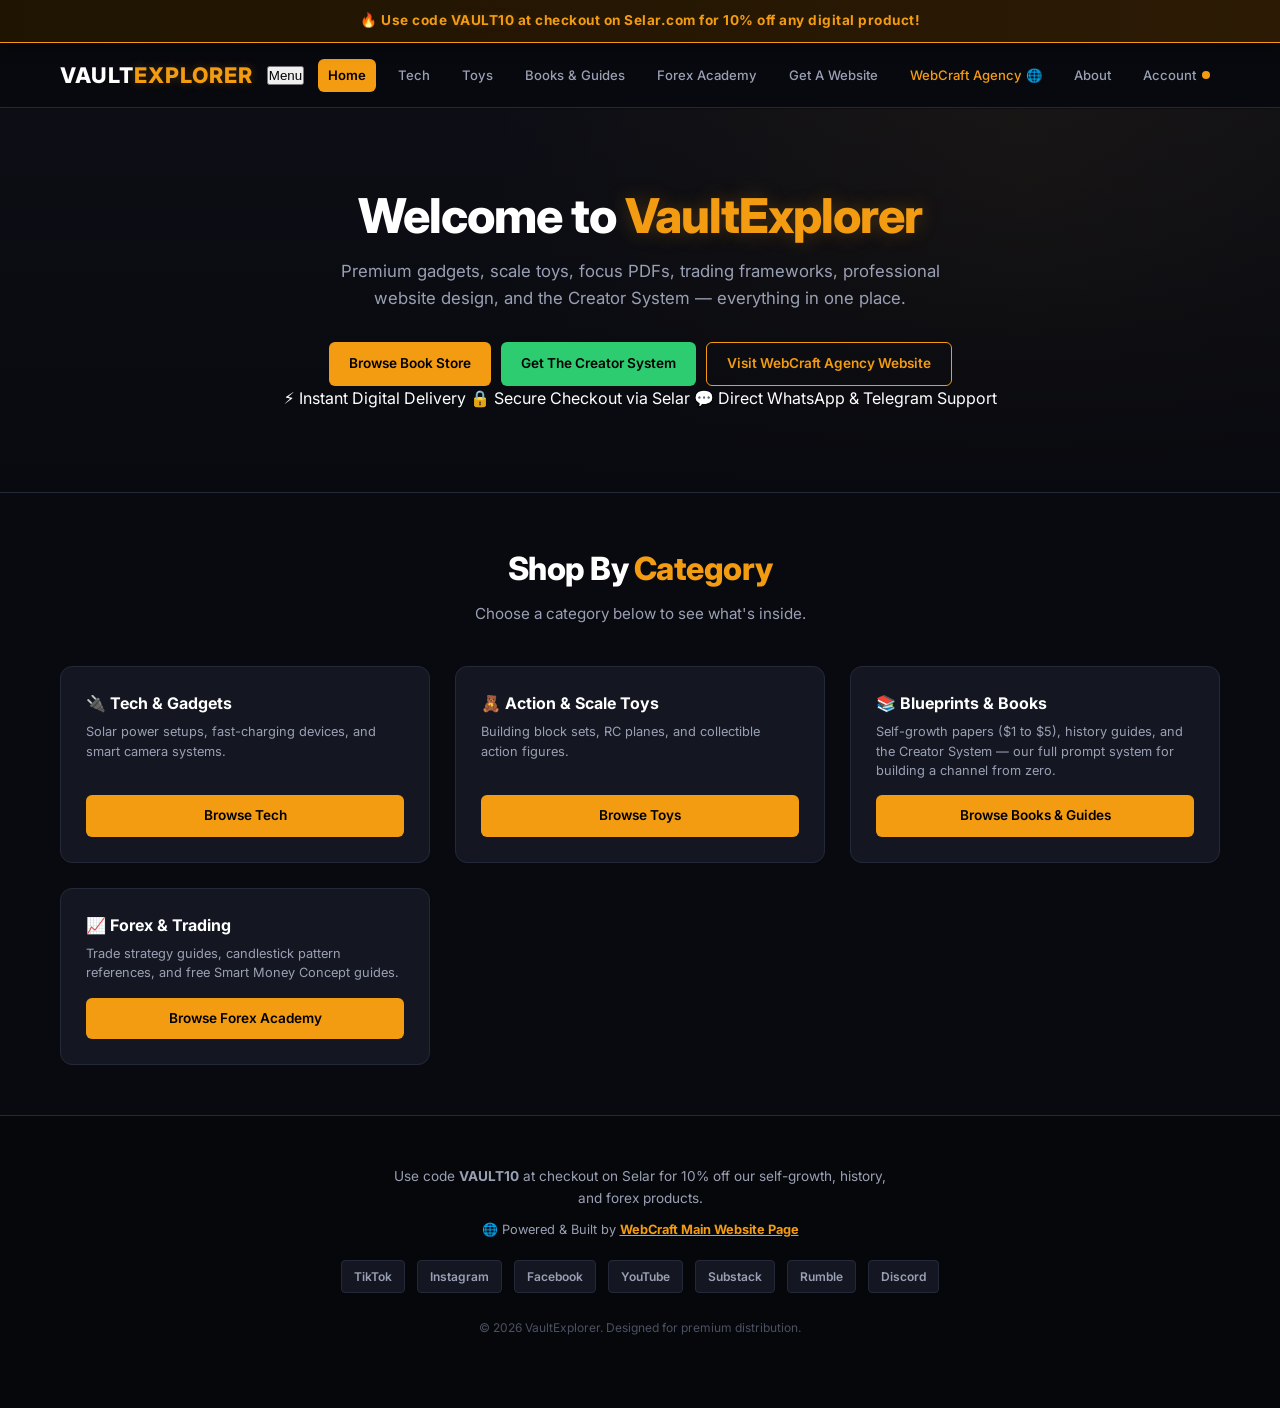
==== commit d3fbcee6: "Update index.html" ====
--- a/index.html
+++ b/index.html
@@ -18,13 +18,17 @@
     <header class="main-header">
         <div class="nav-container">
             <a href="#home" class="logo">Vault<span>Explorer</span></a>
+            <button class="nav-toggle" onclick="toggleMobileNav()" aria-label="Toggle menu" aria-controls="mainNav" aria-expanded="false">
+                <span class="bars"><span></span><span></span><span></span></span>
+                Menu
+            </button>
             <nav class="nav-links" id="mainNav">
                 <a href="#home" class="nav-item active" data-page="home">Home</a>
                 <a href="#tech" class="nav-item" data-page="tech">Tech</a>
                 <a href="#toys" class="nav-item" data-page="toys">Toys</a>
-                <a href="#books" class="nav-item" data-page="books">Books</a>
-                <a href="#forex" class="nav-item" data-page="forex">Forex</a>
-                <a href="#booking" class="nav-item" data-page="booking">Website Packages</a>
+                <a href="#books" class="nav-item" data-page="books">Books &amp; Guides</a>
+                <a href="#forex" class="nav-item" data-page="forex">Forex Academy</a>
+                <a href="#booking" class="nav-item" data-page="booking">Get A Website</a>
                 <a href="https://webcraft0457.github.io/web-craft-.com/" target="_blank" class="nav-item" style="color: var(--accent-gold);">WebCraft Agency 🌐</a>
                 <a href="#about" class="nav-item" data-page="about">About</a>
                 <a href="#account" class="nav-item" data-page="account">Account <span class="pulse-dot"></span></a>
@@ -39,44 +43,50 @@
     <!-- PAGE VIEW: HOME -->
     <div id="view-home" class="page-view active-view">
         <section class="hero">
-            <h1 class="hero-title">Enter the <span>VaultExplorer</span> Hub</h1>
-            <p class="hero-subtitle">Premium gadgets, structural scale toys, focus PDFs, trading frameworks, and professional design services powered by WebCraft.</p>
+            <h1 class="hero-title">Welcome to <span>VaultExplorer</span></h1>
+            <p class="hero-subtitle">Premium gadgets, scale toys, focus PDFs, trading frameworks, professional website design, and the Creator System — everything in one place.</p>
             <div style="display: flex; gap: 10px; justify-content: center; flex-wrap: wrap;">
                 <a href="#books" class="btn btn-primary">Browse Book Store</a>
+                <a href="https://selar.com/ui824307a8" target="_blank" class="btn btn-primary" style="background-color: var(--accent-green); color: #000;">Get The Creator System</a>
                 <a href="https://webcraft0457.github.io/web-craft-.com/" target="_blank" class="btn btn-secondary" style="border-color: var(--accent-gold); color: var(--accent-gold);">Visit WebCraft Agency Website</a>
             </div>
+            <div class="trust-strip">
+                <span>⚡ Instant Digital Delivery</span>
+                <span>🔒 Secure Checkout via Selar</span>
+                <span>💬 Direct WhatsApp &amp; Telegram Support</span>
+            </div>
         </section>
 
         <section class="container">
-            <h2 class="section-title">Departmental <span>Access</span></h2>
-            <p class="section-subtitle">Select a vault class below to retrieve your curated catalog.</p>
+            <h2 class="section-title">Shop By <span>Category</span></h2>
+            <p class="section-subtitle">Choose a category below to see what's inside.</p>
             <div class="grid">
                 <div class="card">
                     <div class="card-content" style="padding: 25px;">
-                        <h3 class="card-title">🔌 Tech & Gadgets</h3>
-                        <p class="card-description">High-performance solar configurations, ultra-fast charging devices, and clean smart camera apparatuses.</p>
-                        <a href="#tech" class="btn btn-primary btn-full">Unlock Tech Store</a>
+                        <h3 class="card-title">🔌 Tech &amp; Gadgets</h3>
+                        <p class="card-description">Solar power setups, fast-charging devices, and smart camera systems.</p>
+                        <a href="#tech" class="btn btn-primary btn-full">Browse Tech</a>
                     </div>
                 </div>
                 <div class="card">
                     <div class="card-content" style="padding: 25px;">
-                        <h3 class="card-title">🧸 Action & Scale Toys</h3>
-                        <p class="card-description">Precision architectural block designs, advanced gyro stabilizer planes, and custom action models.</p>
-                        <a href="#toys" class="btn btn-primary btn-full">Unlock Toys Store</a>
+                        <h3 class="card-title">🧸 Action &amp; Scale Toys</h3>
+                        <p class="card-description">Building block sets, RC planes, and collectible action figures.</p>
+                        <a href="#toys" class="btn btn-primary btn-full">Browse Toys</a>
                     </div>
                 </div>
                 <div class="card">
                     <div class="card-content" style="padding: 25px;">
-                        <h3 class="card-title">📚 Blueprints & Books</h3>
-                        <p class="card-description">High-impact self-growth papers ($1 to $5), dynamic history guides, and our custom Python AI engine manual.</p>
-                        <a href="#books" class="btn btn-primary btn-full">Unlock Book Store</a>
+                        <h3 class="card-title">📚 Blueprints &amp; Books</h3>
+                        <p class="card-description">Self-growth papers ($1 to $5), history guides, and the Creator System — our full prompt system for building a channel from zero.</p>
+                        <a href="#books" class="btn btn-primary btn-full">Browse Books &amp; Guides</a>
                     </div>
                 </div>
                 <div class="card">
                     <div class="card-content" style="padding: 25px;">
-                        <h3 class="card-title">📈 Forex & Trading</h3>
-                        <p class="card-description">Institutional trade strategy models, candlestick guides, and completely free Smart Money Concept guides.</p>
-                        <a href="#forex" class="btn btn-primary btn-full">Unlock Trading School</a>
+                        <h3 class="card-title">📈 Forex &amp; Trading</h3>
+                        <p class="card-description">Trade strategy guides, candlestick pattern references, and free Smart Money Concept guides.</p>
+                        <a href="#forex" class="btn btn-primary btn-full">Browse Forex Academy</a>
                     </div>
                 </div>
             </div>
@@ -268,24 +278,24 @@
             </div>
         </section>
 
-        <!-- Section: Premium Studio Guide -->
+        <!-- Section: Featured Flagship Guide -->
         <section class="container" style="padding-bottom: 0; padding-top: 10px;">
-            <h1 class="section-title">Featured <span>Masterclass</span></h1>
-            <p class="section-subtitle">Unlock advanced automation strategies directly from the VaultExplorer labs.</p>
-            <div class="card" style="border-color: var(--accent-gold); max-width: 900px; margin: 0 auto; display: flex; flex-direction: row; flex-wrap: wrap;">
+            <h1 class="section-title">Featured <span>Guide</span></h1>
+            <p class="section-subtitle">Our flagship product — the full system behind our own content, written out so you can run it yourself.</p>
+            <div class="card" style="border-color: var(--accent-green); max-width: 900px; margin: 0 auto; display: flex; flex-direction: row; flex-wrap: wrap;">
                 <div style="flex: 1; min-width: 280px; position: relative;">
-                    <span class="badge">PREMIUM</span>
-                    <img loading="lazy" decoding="async" src="course-01-ai-stickman-studio.jpg" alt="Stickman Masterclass" style="width: 100%; height: 100%; object-fit: contain; min-height: 200px;" onerror="showFallback(this, 'AI Python Studio')">
+                    <span class="badge lifetime">LIFETIME ACCESS</span>
+                    <img loading="lazy" decoding="async" src="course-01-creator-system.png" alt="Creator System" style="width: 100%; height: 100%; object-fit: contain; min-height: 200px;" onerror="showFallback(this, 'Creator System')">
                 </div>
                 <div style="flex: 1.2; padding: 30px; display: flex; flex-direction: column; justify-content: center;">
-                    <h2 style="font-size: 1.5rem; margin-bottom: 10px;">Build a Fully Automated AI Stickman Movie Studio with Python</h2>
-                    <p style="font-size: 0.85rem; color: var(--text-secondary); margin-bottom: 20px;">Orchestrate dynamic video rendering arrays. Code custom background rendering processes, compile animation sets, and generate programmatic narration tracks with simple Python models.</p>
+                    <h2 style="font-size: 1.5rem; margin-bottom: 10px;">Creator System — Build A Faceless Channel From Zero</h2>
+                    <p style="font-size: 0.85rem; color: var(--text-secondary); margin-bottom: 20px;">The exact prompt system and step-by-step guidance behind our own channels — scripts, thumbnails, titles, SEO, and a full image-prompt set, plus channel setup, growth, and how to earn before official monetization. Works for any niche. One-time payment, yours for life.</p>
                     <div style="display: flex; justify-content: space-between; align-items: center; border-top: 1px solid var(--border-color); padding-top: 15px;">
                         <div>
-                            <span style="font-size: 0.75rem; color: var(--text-secondary); display: block;">INVESTMENT PRICE</span>
-                            <strong style="color: var(--accent-gold); font-size: 1.3rem;">₦30,000</strong>
-                        </div>
-                        <a href="https://selar.com/va725615vz" target="_blank" class="btn btn-primary">Acquire Program</a>
+                            <span style="font-size: 0.75rem; color: var(--text-secondary); display: block;">ONE-TIME PRICE</span>
+                            <strong style="color: var(--accent-gold); font-size: 1.3rem;">$25 / ₦20,000</strong>
+                        </div>
+                        <a href="https://selar.com/ui824307a8" target="_blank" class="btn btn-primary" style="background-color: var(--accent-green); color: #000;">Get Instant Access</a>
                     </div>
                 </div>
             </div>
@@ -590,7 +600,7 @@
                         <p class="card-description">A structured starter handbook focusing on execution structures, charts, and key emotional controls.</p>
                         <div class="card-meta">
                             <div class="card-price">Premium Blueprint</div>
-                            <a href="https://selar.com/p/17b1f43756?affiliate=rikh" target="_blank" class="btn btn-primary">Aquire Access</a>
+                            <a href="https://selar.com/p/17b1f43756?affiliate=rikh" target="_blank" class="btn btn-primary">Get Access</a>
                         </div>
                     </div>
                 </div>
@@ -878,4 +888,4 @@
        ========================================================================== -->
     <script src="script.js"></script>
 </body>
-</html>+</html>
